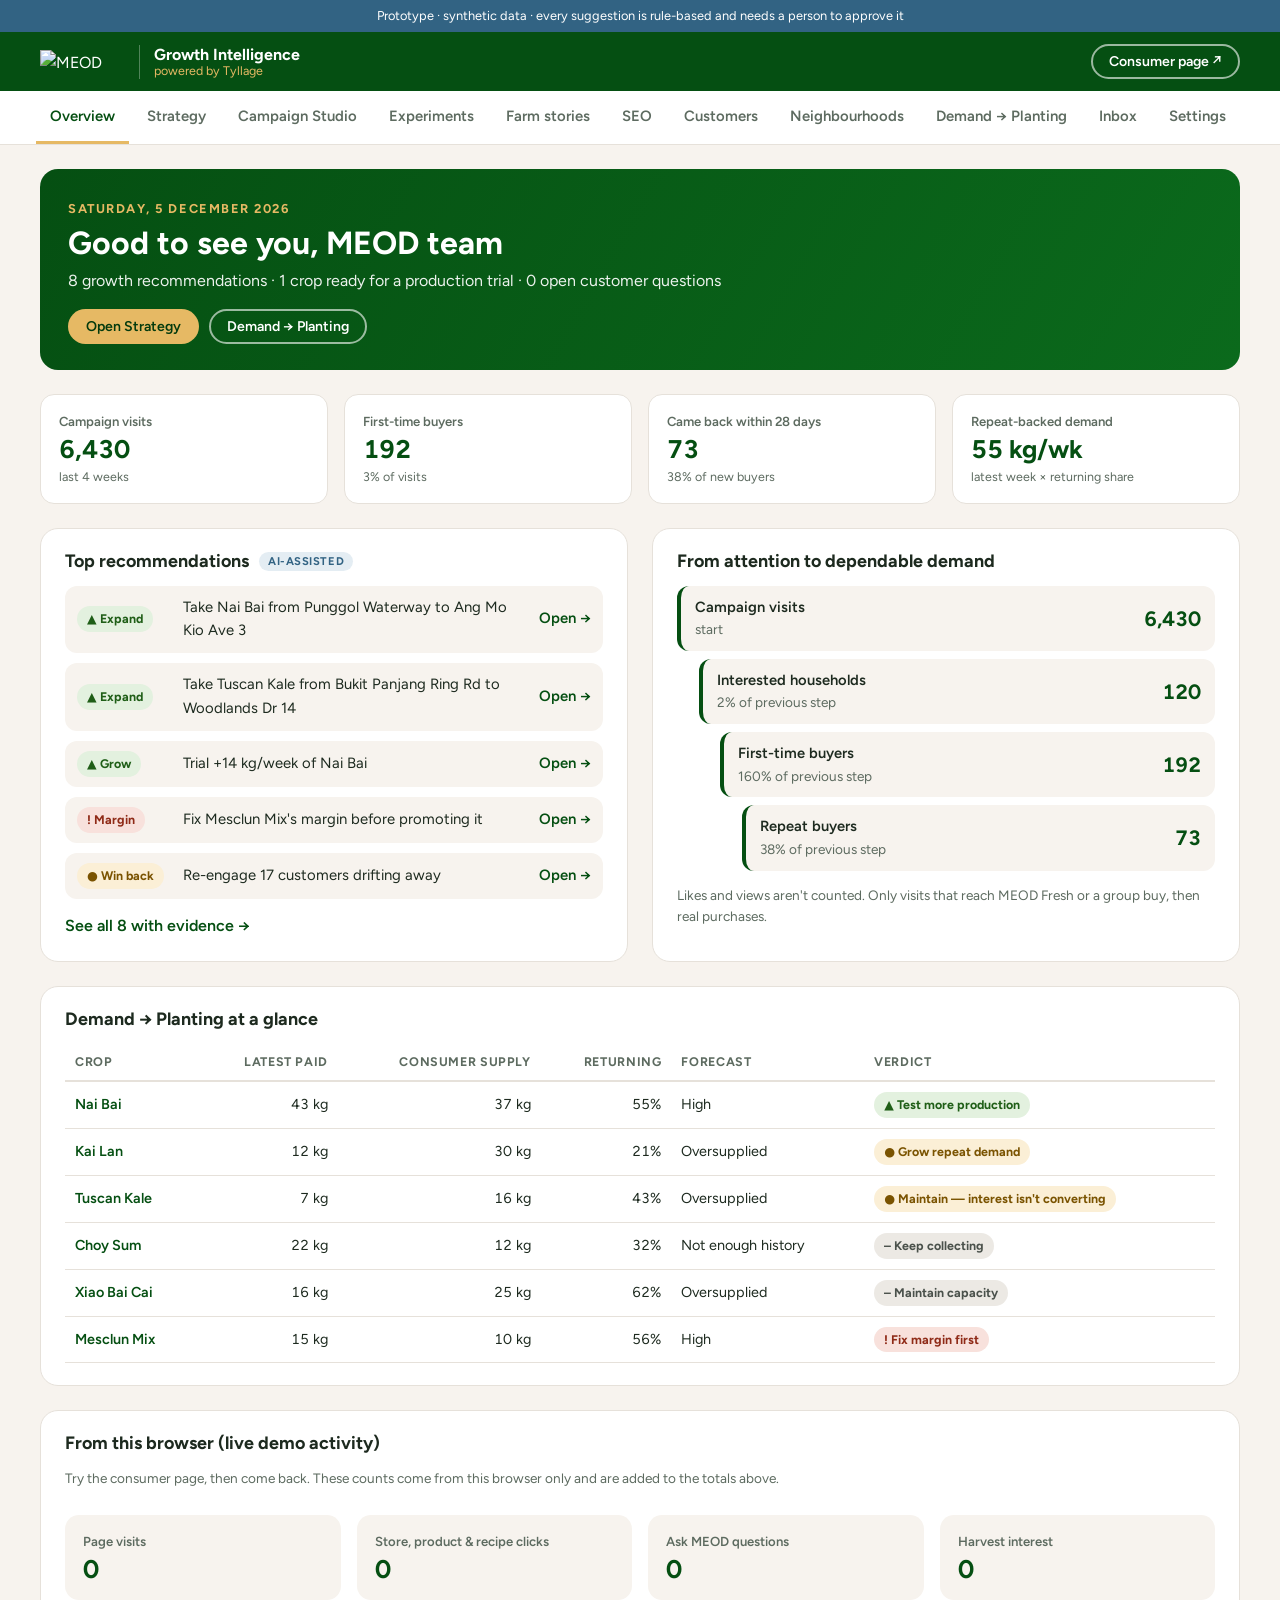
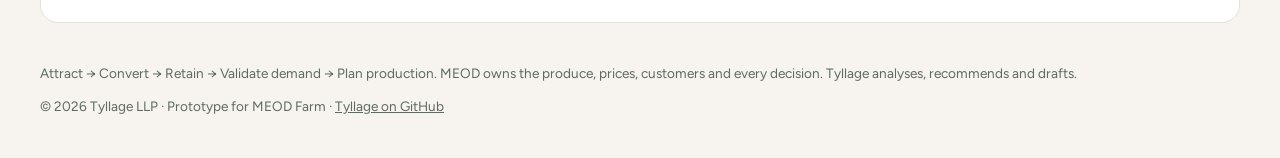
==== growth.html @ af115d6a "Add 10 AI growth features to the prototype Strategy advisor, experiment optimiser with significance " ====
<!doctype html>
<html lang="en">
<head>
  <meta charset="utf-8">
  <meta name="viewport" content="width=device-width, initial-scale=1">
  <title>Growth Intelligence Hub — Tyllage for MEOD | Prototype</title>
  <meta name="description" content="Prototype: Tyllage Growth Intelligence for MEOD. Attract customers, convert them, keep them, validate demand and plan production with confidence.">
  <meta name="robots" content="noindex">
  <link rel="preconnect" href="https://fonts.googleapis.com">
  <link rel="preconnect" href="https://fonts.gstatic.com" crossorigin>
  <link href="https://fonts.googleapis.com/css2?family=Caveat+Brush&family=Figtree:wght@300;400;500;600;700&display=swap" rel="stylesheet">
  <link rel="stylesheet" href="css/style.css">
  <link rel="icon" type="image/png" href="assets/img/favicon.png">
  <meta name="theme-color" content="#054f12">
</head>
<body class="hub">
  <a class="skip-link" href="#view">Skip to content</a>
  <div class="proto-bar" role="note">Prototype · synthetic data · every suggestion is rule-based and needs a person to approve it</div>

  <header class="hub-header">
    <div class="hub-brand">
      <img src="assets/meod-light.svg" alt="MEOD Farm" width="85" height="24">
      <div>
        <strong>Growth Intelligence</strong>
        <span>powered by Tyllage</span>
      </div>
    </div>
    <div class="hub-actions">
      <a class="btn btn-sm btn-outline-light" href="index.html">Consumer page ↗</a>
    </div>
  </header>

  <nav class="hub-tabs" aria-label="Growth Intelligence sections" id="hub-tabs"></nav>

  <main class="hub-main" id="view" tabindex="-1"></main>

  <footer class="hub-footer">
    <p>Attract → Convert → Retain → Validate demand → Plan production. MEOD owns the produce, prices, customers and every decision. Tyllage analyses, recommends and drafts.</p>
    <p>© 2026 Tyllage LLP · Prototype for MEOD Farm · <a href="https://github.com/Tyllage">Tyllage on GitHub</a></p>
  </footer>

  <script src="js/data.js"></script>
  <script src="js/intel.js"></script>
  <script src="js/ui.js"></script>
  <script src="js/growth.js"></script>
</body>
</html>
---- css/style.css ----
/* Tyllage Growth Intelligence for MEOD — consumer page + farm hub.
   Palette sampled from meod.com.sg (same tokens as Tyllage-Vibecode): forest, gold, berry, stony. */
:root {
  --forest: #054f12;
  --forest-dark: #033a0d;
  --leaf: #3f8f2f;
  --gold: #e6b964;
  --gold-dark: #c9993f;
  --berry: #326383;
  --stony: #e2dbd3;
  --cream: #f7f3ee;
  --ink: #1d2a1f;
  --muted: #5d6b60;
  --line: #e6e1da;
  --white: #ffffff;
  --danger: #b3361f;
  --good-bg: #e3f1df; --good-ink: #1f5e17;
  --warn-bg: #fbefd6; --warn-ink: #7a5300;
  --bad-bg: #f8e1dc;  --bad-ink: #8f2a17;
  --neutral-bg: #ece9e4; --neutral-ink: #4a514b;
  --radius: 18px;
  --shadow: 0 10px 30px rgba(5, 79, 18, 0.12);
  --font-script: "Caveat Brush", "Brush Script MT", cursive;
  --font-body: "Figtree", system-ui, -apple-system, "Segoe UI", sans-serif;
  --max: 1200px;
}

* { box-sizing: border-box; }
html { scroll-behavior: smooth; scroll-padding-top: 90px; }
body { margin: 0; font-family: var(--font-body); font-size: 17px; line-height: 1.6; color: var(--ink); background: var(--white); }
img { max-width: 100%; height: auto; display: block; }
a { color: inherit; }
h1, h2, h3 { line-height: 1.15; margin: 0 0 .5em; }
p { margin: 0 0 .8em; }
.script { font-family: var(--font-script); font-weight: 400; }
.container { width: min(var(--max), 100% - 32px); margin-inline: auto; }
.muted { color: var(--muted); }
.small { font-size: .85rem; }
.sr-only { position: absolute; width: 1px; height: 1px; overflow: hidden; clip: rect(0 0 0 0); white-space: nowrap; }
.skip-link { position: absolute; left: -999px; top: 8px; background: var(--gold); padding: 8px 14px; z-index: 100; border-radius: 8px; }
.skip-link:focus { left: 8px; }
:focus-visible { outline: 3px solid var(--gold); outline-offset: 2px; }

.eyebrow { display: inline-block; font-size: .78rem; letter-spacing: .22em; text-transform: uppercase; font-weight: 700; color: var(--gold); }
.eyebrow.dark { color: var(--leaf); }
.lead { font-size: 1.1rem; color: var(--muted); max-width: 62ch; }
.proto-bar { background: var(--berry); color: var(--white); text-align: center; font-size: .8rem; padding: 6px 16px; position: relative; z-index: 60; }

/* Buttons */
.btn { display: inline-flex; align-items: center; justify-content: center; gap: 8px; padding: 11px 24px; border-radius: 999px; font: 600 1rem var(--font-body); text-decoration: none; border: 2px solid transparent; cursor: pointer; transition: transform .15s ease, background .2s ease, color .2s ease; white-space: nowrap; }
.btn:hover { transform: translateY(-1px); }
.btn-sm { padding: 7px 16px; font-size: .88rem; }
.btn-gold { background: var(--gold); color: var(--forest-dark); }
.btn-gold:hover { background: var(--gold-dark); }
.btn-forest { background: var(--forest); color: var(--white); }
.btn-forest:hover { background: var(--forest-dark); }
.btn-ghost { border-color: rgba(255,255,255,.7); color: var(--white); background: rgba(0,0,0,.15); }
.btn-ghost:hover { background: rgba(255,255,255,.15); }
.btn-outline { border-color: var(--forest); color: var(--forest); background: transparent; }
.btn-outline:hover { background: var(--forest); color: var(--white); }
.btn-outline-light { border-color: rgba(255,255,255,.6); color: var(--white); background: transparent; }
.btn-outline-light:hover { background: var(--white); color: var(--forest); }
.btn.danger { border-color: var(--danger); color: var(--danger); }
.btn.danger:hover { background: var(--danger); color: var(--white); }

.card { background: var(--white); border: 1px solid var(--line); border-radius: var(--radius); box-shadow: 0 2px 10px rgba(5,79,18,.05); }

/* Forms */
fieldset { border: 0; padding: 0; margin: 0 0 18px; min-width: 0; }
legend { font-weight: 600; margin-bottom: 8px; padding: 0; }
.chips { display: flex; flex-wrap: wrap; gap: 8px; }
.chip { display: inline-flex; align-items: center; gap: 6px; padding: 7px 14px; border-radius: 999px; border: 1.5px solid var(--line); background: var(--white); cursor: pointer; font-size: .92rem; text-decoration: none; color: var(--ink); }
.chip input { accent-color: var(--forest); margin: 0; }
.chip:has(input:checked), .chip.on { border-color: var(--forest); background: var(--good-bg); color: var(--forest-dark); font-weight: 600; }
.chip:has(input:focus-visible) { outline: 3px solid var(--gold); outline-offset: 2px; }
.field { display: grid; gap: 6px; margin-bottom: 14px; font-weight: 600; font-size: .92rem; }
.field input, .field textarea, .postal-form input, textarea {
  font: 400 1rem var(--font-body); padding: 10px 14px; border: 1.5px solid var(--line); border-radius: 12px; width: 100%; background: var(--white); color: var(--ink);
}
.field input:focus, textarea:focus, .postal-form input:focus { border-color: var(--forest); outline: none; box-shadow: 0 0 0 3px rgba(5,79,18,.15); }
.check { display: flex; gap: 10px; align-items: flex-start; font-size: .92rem; margin-bottom: 12px; }
.check input { margin-top: 5px; accent-color: var(--forest); }
.form-note { font-size: .85rem; color: var(--muted); }
.form-error { color: var(--danger); font-weight: 600; font-size: .92rem; min-height: 1em; margin: 4px 0 8px; }

/* ================= Consumer page ================= */
.site-header { position: sticky; top: 0; z-index: 50; background: transparent; margin-bottom: -76px; transition: background .3s ease, box-shadow .3s ease; }
.site-header.solid, .site-header.menu-open { background: rgba(5,79,18,.97); box-shadow: 0 4px 20px rgba(0,0,0,.15); }
.nav { display: flex; align-items: center; justify-content: space-between; height: 76px; gap: 12px; }
.logo img { height: 30px; width: auto; }
.nav-links { display: flex; gap: 26px; list-style: none; margin: 0; padding: 0; }
.nav-links a { color: var(--white); text-decoration: none; font-size: .96rem; font-weight: 500; opacity: .9; }
.nav-links a:hover { opacity: 1; color: var(--gold); }
.nav-actions { display: flex; gap: 10px; align-items: center; }
.menu-toggle { display: none; background: none; border: 0; color: var(--white); cursor: pointer; padding: 6px; }
.menu-toggle svg { width: 28px; height: 28px; }

.hero { position: relative; min-height: min(88vh, 820px); min-height: min(88svh, 820px); display: flex; align-items: center; color: var(--white); padding: 120px 0 70px; overflow: hidden; }
.hero::before { content: ""; position: absolute; inset: 0; z-index: 1; background: linear-gradient(100deg, rgba(3,40,10,.82) 0%, rgba(3,40,10,.45) 60%, rgba(3,40,10,.25) 100%); }
.hero > * { position: relative; z-index: 2; }
.hero > .hero-bg { position: absolute; inset: 0; z-index: 0; width: 100%; height: 100%; object-fit: cover; }
.hero h1 { font-size: clamp(3.4rem, 10vw, 7.5rem); margin: .15em 0 .15em; }
.hero .badge { background: rgba(0,0,0,.3); padding: 6px 14px; border-radius: 6px; letter-spacing: .14em; }
.hero-lead { font-size: 1.2rem; max-width: 40ch; opacity: .95; margin-bottom: 1.4em; }
.hero-ctas { display: flex; gap: 14px; flex-wrap: wrap; }

.info-strip { background: var(--forest); color: var(--white); padding: 14px 0; font-size: .95rem; }
.info-row { display: flex; flex-wrap: wrap; justify-content: center; gap: 10px 36px; }
.info-row strong { color: var(--gold); margin-right: 6px; }

.site section { padding: 80px 0; }
.site section.tint { background: var(--cream); }
.section-title { font-size: clamp(2.4rem, 6vw, 3.6rem); color: var(--forest); margin-top: .1em; }

.crop-grid { display: grid; grid-template-columns: repeat(auto-fill, minmax(min(100%, 205px), 1fr)); gap: 22px; margin-top: 28px; }
.crop-card { overflow: hidden; display: flex; flex-direction: column; }
.crop-media { position: relative; aspect-ratio: 4 / 3; background: var(--cream); display: grid; place-items: center; }
.crop-media img { width: 100%; height: 100%; object-fit: cover; }
.leaf-art { width: 40%; color: var(--leaf); }
.crop-media .tag { position: absolute; top: 12px; left: 12px; background: var(--forest); color: var(--white); font-size: .78rem; font-weight: 700; padding: 4px 10px; border-radius: 999px; }
.crop-body { padding: 18px 20px 20px; display: flex; flex-direction: column; flex: 1; }
.crop-body h3 { font-size: 1.25rem; color: var(--forest); }
.crop-body .zh { color: var(--muted); font-weight: 500; font-size: .95rem; }
.crop-body p { font-size: .95rem; color: var(--muted); }
.crop-body .avail { color: var(--ink); }
.crop-actions { display: flex; gap: 8px; flex-wrap: wrap; margin-top: auto; }

.cook-layout { display: grid; grid-template-columns: minmax(0, 340px) minmax(0, 1fr); gap: 24px; margin-top: 28px; align-items: start; }
.cook-form { padding: 24px; }
.recipe-list { display: grid; grid-template-columns: repeat(2, minmax(0, 1fr)); gap: 16px; }
.recipe { padding: 20px; display: flex; flex-direction: column; gap: 4px; }
.recipe .btn { align-self: flex-start; margin-top: 8px; }
.recipe-top { display: flex; justify-content: space-between; gap: 10px; align-items: baseline; }
.recipe-top .muted { white-space: nowrap; }
.recipe h3 { font-size: 1.1rem; color: var(--forest); margin: 0; }
.tags { display: flex; flex-wrap: wrap; gap: 6px; }
.mini-tag { display: inline-block; font-size: .75rem; background: var(--cream); color: var(--muted); padding: 2px 10px; border-radius: 999px; }
.mini-tag.warn { background: var(--warn-bg); color: var(--warn-ink); }
.empty, .notice { padding: 20px; }
.notice { background: var(--warn-bg); border-color: #f0dcb0; grid-column: 1 / -1; }

.postal-form { display: flex; gap: 10px; max-width: 520px; margin-top: 24px; }
.postal-form input { flex: 1; min-width: 0; }
.point-list { display: grid; grid-template-columns: repeat(auto-fill, minmax(min(100%, 260px), 1fr)); gap: 16px; margin-top: 8px; }
.point { padding: 20px; }
.point.far { opacity: .75; }
.point-top { display: flex; justify-content: space-between; gap: 10px; align-items: baseline; }
.point h3 { font-size: 1.1rem; color: var(--forest); margin: 0 0 6px; }
.km { font-weight: 700; color: var(--berry); font-size: .9rem; white-space: nowrap; }

.shape-layout { display: grid; grid-template-columns: minmax(0, 1fr) minmax(0, 1fr); gap: 36px; align-items: start; }
.interest-form { padding: 26px; }
.interest-summary { padding: 22px; margin-top: 18px; }
.interest-summary h3 { font-size: 1.05rem; }

.bars, .hbars { list-style: none; margin: 0; padding: 0; display: grid; gap: 10px; }
.bars li, .hbars li { display: grid; grid-template-columns: minmax(90px, 160px) minmax(0, 1fr) auto; gap: 10px; align-items: center; font-size: .9rem; border-radius: 8px; }
.bar-track { height: 12px; background: var(--cream); border-radius: 999px; overflow: hidden; }
.bar-fill { display: block; height: 100%; background: var(--forest); border-radius: 0 4px 4px 0; }
.bar-val { font-variant-numeric: tabular-nums; font-weight: 600; min-width: 3ch; text-align: right; }

.story-grid { display: grid; grid-template-columns: repeat(3, minmax(0, 1fr)); gap: 22px; margin-top: 28px; }
.story { overflow: hidden; }
.story img { width: 100%; aspect-ratio: 4 / 3; object-fit: cover; }
.story-body { padding: 18px 20px; }
.story-body h3 { color: var(--forest); font-size: 1.15rem; }
.story-body p { color: var(--muted); font-size: .95rem; }

.site-footer { background: var(--forest-dark); color: rgba(255,255,255,.85); padding: 40px 0; font-size: .9rem; }
.footer-row { display: grid; gap: 12px; }
.footer-row a { color: var(--gold); }
.muted-light { color: rgba(255,255,255,.6); }

.toast { position: fixed; left: 50%; bottom: 24px; transform: translate(-50%, 20px); background: var(--ink); color: var(--white); padding: 12px 20px; border-radius: 12px; font-size: .92rem; opacity: 0; pointer-events: none; transition: opacity .2s ease, transform .2s ease; z-index: 200; max-width: calc(100% - 32px); }
.toast.show { opacity: 1; transform: translate(-50%, 0); }

@media (max-width: 960px) {
  .menu-toggle { display: inline-flex; }
  .nav-links { display: none; position: absolute; top: 76px; left: 0; right: 0; flex-direction: column; gap: 0; background: var(--forest); padding: 8px 16px 16px; }
  .nav-links.open { display: flex; }
  .nav-links a { display: block; padding: 12px 0; border-bottom: 1px solid rgba(255,255,255,.1); }
}
@media (max-width: 860px) {
  .cook-layout, .shape-layout { grid-template-columns: minmax(0, 1fr); }
  .story-grid { grid-template-columns: minmax(0, 1fr); }
  .recipe-list { grid-template-columns: minmax(0, 1fr); }
  .site section { padding: 60px 0; }
}
@media (max-width: 520px) {
  .nav-actions .btn-outline-light { display: none; }
  .logo img { height: 24px; }
  .hero-ctas .btn { flex: 1 1 auto; }
  .postal-form { flex-direction: column; }
  .info-row { flex-direction: column; align-items: center; gap: 4px; }
}

/* ================= Farm hub ================= */
.hub { background: var(--cream); font-size: 16px; }
.hub-header { background: var(--forest); color: var(--white); display: flex; justify-content: space-between; align-items: center; gap: 12px; padding: 12px max(16px, calc((100% - var(--max)) / 2)); }
.hub-brand { display: flex; align-items: center; gap: 14px; }
.hub-brand img { height: 24px; width: auto; }
.hub-brand div { display: grid; line-height: 1.2; border-left: 1px solid rgba(255,255,255,.3); padding-left: 14px; }
.hub-brand strong { font-size: 1rem; }
.hub-brand span { font-size: .78rem; color: var(--gold); }
.hub-tabs { position: sticky; top: 0; z-index: 40; background: var(--white); border-bottom: 1px solid var(--line); display: flex; gap: 4px; overflow-x: auto; padding: 0 max(16px, calc((100% - var(--max)) / 2)); scrollbar-width: thin; }
.hub-tabs a { padding: 14px 14px 12px; text-decoration: none; color: var(--muted); font-weight: 600; font-size: .93rem; border-bottom: 3px solid transparent; white-space: nowrap; }
.hub-tabs a:hover { color: var(--forest); }
.hub-tabs a.on { color: var(--forest); border-color: var(--gold); }
.hub-main { width: min(var(--max), 100% - 32px); margin: 24px auto 40px; display: grid; gap: 24px; }
.hub-main:focus { outline: none; }
.hub-footer { width: min(var(--max), 100% - 32px); margin: 0 auto 40px; color: var(--muted); font-size: .85rem; }

.band { background: linear-gradient(120deg, var(--forest) 0%, #0b6a1c 100%); color: var(--white); border-radius: var(--radius); padding: 26px 28px; }
.band h1 { font-size: clamp(1.5rem, 3vw, 2rem); margin: 4px 0 6px; }
.band p { opacity: .92; margin: 0; max-width: 70ch; }
.band-date { font-size: .8rem; letter-spacing: .12em; text-transform: uppercase; color: var(--gold); font-weight: 700; }
.band-actions { display: flex; gap: 10px; flex-wrap: wrap; margin-top: 16px; }

.kpis { display: grid; grid-template-columns: repeat(4, minmax(0, 1fr)); gap: 16px; }
.kpi { background: var(--white); border: 1px solid var(--line); border-radius: 14px; padding: 16px 18px; display: grid; gap: 2px; align-content: start; }
.panel .kpi { background: var(--cream); border: 0; }
.kpi-label { font-size: .82rem; color: var(--muted); font-weight: 600; }
.kpi strong { font-size: 1.6rem; color: var(--forest); font-variant-numeric: tabular-nums; line-height: 1.2; }
.kpi-sub { font-size: .78rem; color: var(--muted); }

.panel { background: var(--white); border: 1px solid var(--line); border-radius: var(--radius); padding: 22px 24px; min-width: 0; display: grid; gap: 14px; align-content: start; }
.panel-title { font-size: 1.12rem; color: var(--ink); margin: 0; }
.ai-title { display: inline-flex; flex-wrap: wrap; align-items: center; gap: 10px; }
.ai-pill { font-size: .7rem; font-weight: 700; letter-spacing: .05em; text-transform: uppercase; padding: 3px 9px; border-radius: 999px; background: #e4edf3; color: var(--berry); }
.grid-2 { display: grid; grid-template-columns: repeat(2, minmax(0, 1fr)); gap: 24px; }
.grid-2.tight { gap: 20px; }
.stack { display: grid; }
.small-title { font-size: .95rem; margin-bottom: 8px; }

.pill { display: inline-block; font-size: .78rem; font-weight: 700; padding: 3px 10px; border-radius: 999px; white-space: nowrap; }
.pill.good { background: var(--good-bg); color: var(--good-ink); }
.pill.warn { background: var(--warn-bg); color: var(--warn-ink); }
.pill.bad { background: var(--bad-bg); color: var(--bad-ink); }
.pill.neutral { background: var(--neutral-bg); color: var(--neutral-ink); }
.pill.good::before { content: "▲ "; } .pill.warn::before { content: "● "; } .pill.bad::before { content: "! "; } .pill.neutral::before { content: "– "; }

.link { color: var(--forest); font-weight: 600; text-decoration: none; white-space: nowrap; }
.link:hover { text-decoration: underline; }

.actions { list-style: none; margin: 0; padding: 0; display: grid; gap: 10px; }
.actions li { display: grid; grid-template-columns: 96px minmax(0, 1fr) auto; gap: 10px; align-items: center; padding: 10px 12px; background: var(--cream); border-radius: 12px; font-size: .93rem; }
.actions .pill { justify-self: start; }

.table-wrap { overflow-x: auto; }
.data-table { width: 100%; border-collapse: collapse; font-size: .9rem; }
.data-table th { text-align: left; font-size: .78rem; text-transform: uppercase; letter-spacing: .05em; color: var(--muted); padding: 8px 10px; border-bottom: 2px solid var(--line); white-space: nowrap; }
.data-table td { padding: 10px; border-bottom: 1px solid var(--line); vertical-align: middle; }
.data-table .num { text-align: right; font-variant-numeric: tabular-nums; white-space: nowrap; }
.data-table tbody tr:hover { background: #fbf9f6; }
.data-table.compact td, .data-table.compact th { padding: 7px 10px; }
.btn-pair { display: inline-flex; gap: 6px; }

.why { background: var(--cream); border-radius: 12px; padding: 10px 14px; font-size: .9rem; }
.why summary { cursor: pointer; font-weight: 600; color: var(--forest); }
.why ol { margin: 10px 0 6px; padding-left: 20px; display: grid; gap: 4px; }

.facts { display: grid; grid-template-columns: 150px minmax(0, 1fr); gap: 8px 16px; margin: 0; font-size: .95rem; }
.facts dt { color: var(--muted); font-weight: 600; }
.facts dd { margin: 0; }
.link-row { display: flex; gap: 10px; align-items: center; flex-wrap: wrap; }
.utm { flex: 1; min-width: 0; overflow-wrap: anywhere; background: var(--cream); padding: 8px 12px; border-radius: 10px; font-size: .82rem; }

.drafts { display: grid; grid-template-columns: repeat(3, minmax(0, 1fr)); gap: 16px; }
.draft { display: grid; gap: 8px; align-content: start; }
.draft h3 { font-size: .95rem; margin: 0; }
.draft textarea { font-size: .88rem; resize: vertical; }
.draft .btn { justify-self: start; }
.checks { list-style: none; margin: 0; padding: 0; display: grid; gap: 3px; font-size: .82rem; }
.checks .ok { color: var(--good-ink); }
.checks .no { color: var(--bad-ink); font-weight: 600; }
.approve-row { display: flex; gap: 12px; align-items: center; flex-wrap: wrap; }
.verdict-line { font-size: .93rem; }
.verdict { display: grid; gap: 6px; justify-items: start; }
.verdict p { margin: 0; }

.utm-form { display: grid; grid-template-columns: repeat(3, minmax(0, 1fr)); gap: 10px; }
.utm-form .field { margin: 0; }

.seg-list { list-style: none; margin: 0; padding: 0; display: grid; gap: 10px; }
.seg-list li { display: grid; gap: 2px; padding: 10px 12px; background: var(--cream); border-radius: 12px; font-size: .93rem; }

.rules-form { display: grid; grid-template-columns: repeat(2, minmax(0, 1fr)); gap: 4px 24px; }
.rules-form .approve-row { grid-column: 1 / -1; }

/* Charts: one hue, recessive grid, dashed reference line, hover on every mark */
.chart { width: 100%; height: auto; display: block; overflow: visible; }
.chart .grid { stroke: var(--line); stroke-width: 1; }
.chart .axis { fill: var(--muted); font-size: 11px; font-family: var(--font-body); }
.chart .bar { fill: var(--forest); }
.chart .hit { cursor: default; outline: none; }
.chart .hit:hover .bar, .chart .hit:focus .bar { fill: var(--leaf); }
.chart .ref { stroke: var(--ink); stroke-width: 1.5; stroke-dasharray: 5 4; }
.chart .ref-label { fill: var(--ink); font-size: 11px; font-weight: 700; font-family: var(--font-body); paint-order: stroke; stroke: var(--white); stroke-width: 4px; }
.hbars li:hover .bar-fill, .hbars li:focus .bar-fill { background: var(--leaf); }
.hbars li:focus { outline: 2px solid var(--gold); outline-offset: 2px; }
.spark { width: 90px; height: 26px; }
.spark-line { fill: none; stroke: var(--forest); stroke-width: 2; stroke-linejoin: round; stroke-linecap: round; }
.spark-dot { fill: var(--forest); stroke: var(--white); stroke-width: 2; }
.chart-tip { position: fixed; z-index: 300; background: var(--ink); color: var(--white); font-size: .82rem; padding: 6px 10px; border-radius: 8px; pointer-events: none; max-width: 260px; }

@media (max-width: 1000px) {
  .drafts { grid-template-columns: minmax(0, 1fr); }
}
@media (max-width: 860px) {
  .grid-2, .rules-form { grid-template-columns: minmax(0, 1fr); }
  .kpis { grid-template-columns: repeat(2, minmax(0, 1fr)); }
  .utm-form { grid-template-columns: minmax(0, 1fr); }
}
@media (max-width: 640px) {
  .hub-header .btn { padding: 6px 12px; }
  .panel { padding: 18px 16px; }
  .band { padding: 22px 18px; }
  .facts { grid-template-columns: minmax(0, 1fr); gap: 2px; }
  .facts dd { margin-bottom: 8px; }
  .actions li { grid-template-columns: minmax(0, 1fr) auto; }
  .actions li > span:nth-child(2) { grid-column: 1 / -1; grid-row: 2; }
  /* Tables become labelled cards */
  .data-table thead { display: none; }
  .data-table, .data-table tbody, .data-table tr, .data-table td { display: block; width: 100%; }
  .data-table tr { border: 1px solid var(--line); border-radius: 12px; padding: 6px 12px; margin-bottom: 10px; }
  .data-table td { border: 0; padding: 6px 0; display: grid; grid-template-columns: 120px minmax(0, 1fr); gap: 10px; text-align: left; }
  .data-table td.num { text-align: left; white-space: normal; }
  .data-table td::before { content: attr(data-label); color: var(--muted); font-size: .78rem; font-weight: 700; text-transform: uppercase; letter-spacing: .04em; }
  .data-table td[data-label=""]::before { content: none; }
  .data-table td[data-label=""] { grid-template-columns: minmax(0, 1fr); }
}
@media (max-width: 480px) {
  .kpis { gap: 10px; }
  .kpi { padding: 12px; }
  .kpi strong { font-size: 1.3rem; }
  .hub-brand div { display: none; }
}
@media (prefers-reduced-motion: reduce) {
  html { scroll-behavior: auto; }
  .btn, .toast { transition: none; }
}

/* Funnel steps (stages differ by orders of magnitude, so numbers + step rates instead of bars) */
.funnel { list-style: none; margin: 0; padding: 0; display: grid; gap: 8px; }
.funnel li { display: grid; grid-template-columns: minmax(0, 1fr) auto; gap: 0 12px; padding: 10px 14px; background: var(--cream); border-radius: 12px; border-left: 4px solid var(--forest); }
.funnel li:nth-child(2) { margin-left: 4%; } .funnel li:nth-child(3) { margin-left: 8%; } .funnel li:nth-child(4) { margin-left: 12%; }
.funnel-label { font-weight: 600; font-size: .92rem; }
.funnel strong { grid-row: span 2; align-self: center; font-size: 1.3rem; color: var(--forest); font-variant-numeric: tabular-nums; }

/* ---------- Ask MEOD assistant (consumer page) ---------- */
.chat-fab { position: fixed; right: 20px; bottom: 20px; z-index: 80; display: inline-flex; align-items: center; gap: 8px; background: var(--forest); color: var(--white); border: 0; border-radius: 999px; padding: 12px 18px; font: 600 .95rem var(--font-body); cursor: pointer; box-shadow: 0 8px 24px rgba(0,0,0,.2); }
.chat-fab svg { width: 22px; height: 22px; }
.chat-fab:hover { background: var(--forest-dark); }
.chat { position: fixed; right: 20px; bottom: 20px; z-index: 90; width: min(380px, calc(100% - 24px)); max-height: min(620px, calc(100vh - 40px)); display: flex; flex-direction: column; background: var(--white); border-radius: var(--radius); box-shadow: 0 20px 50px rgba(0,0,0,.25); overflow: hidden; }
.chat[hidden] { display: none; }
.chat-head { background: var(--forest); color: var(--white); padding: 14px 16px; display: flex; justify-content: space-between; align-items: center; gap: 10px; }
.chat-head div { display: grid; line-height: 1.3; }
.chat-head span { font-size: .75rem; color: var(--gold); }
.chat-close { background: none; border: 0; color: var(--white); font-size: 1.6rem; line-height: 1; cursor: pointer; padding: 0 4px; }
.chat-log { flex: 1; overflow-y: auto; padding: 14px; display: grid; gap: 10px; align-content: start; background: var(--cream); min-height: 180px; }
.msg { max-width: 88%; padding: 10px 12px; border-radius: 14px; font-size: .92rem; display: grid; gap: 6px; }
.msg p { margin: 0; }
.msg.me { justify-self: end; background: var(--forest); color: var(--white); border-bottom-right-radius: 4px; }
.msg.bot { justify-self: start; background: var(--white); border: 1px solid var(--line); border-bottom-left-radius: 4px; }
.msg .btn { justify-self: start; }
.msg .src { font-size: .75rem; color: var(--muted); }
.chat-suggest { display: flex; gap: 6px; overflow-x: auto; padding: 8px 12px; border-top: 1px solid var(--line); scrollbar-width: thin; }
.chat-suggest .chip { white-space: nowrap; font-size: .8rem; padding: 5px 10px; }
.chat-form { display: flex; gap: 8px; padding: 10px 12px 4px; }
.chat-form input { flex: 1; min-width: 0; font: 400 .95rem var(--font-body); padding: 9px 12px; border: 1.5px solid var(--line); border-radius: 999px; }
.chat-form input:focus { border-color: var(--forest); outline: none; }
.chat-note { font-size: .72rem; color: var(--muted); padding: 0 14px 10px; margin: 0; }
@media (max-width: 520px) {
  .chat { right: 12px; bottom: 12px; }
  .chat-fab { right: 12px; bottom: 12px; }
}

/* ---------- Try something new (consumer page) ---------- */
.foryou { margin-top: 24px; padding: 22px 24px; display: grid; grid-template-columns: minmax(0, 1fr) minmax(0, 1.4fr); gap: 24px; align-items: start; }
.foryou h3 { color: var(--forest); font-size: 1.2rem; }
.foryou-out { display: grid; grid-template-columns: repeat(2, minmax(0, 1fr)); gap: 14px; }
.foryou-out > p { grid-column: 1 / -1; }
.rec { background: var(--cream); border-radius: 14px; padding: 16px; display: grid; gap: 4px; align-content: start; }
.rec h4 { margin: 0; color: var(--forest); font-size: 1.05rem; }
.rec p { font-size: .9rem; margin: 0; }
.rec .btn { justify-self: start; margin-top: 6px; }
@media (max-width: 860px) {
  .foryou { grid-template-columns: minmax(0, 1fr); }
}
@media (max-width: 520px) {
  .foryou-out { grid-template-columns: minmax(0, 1fr); }
}

/* ---------- Hub additions ---------- */
.how { font-size: .82rem; color: var(--muted); background: #eef3f6; border-left: 3px solid var(--berry); border-radius: 0 10px 10px 0; padding: 8px 12px; margin: 0; }
.how strong { color: var(--berry); }
.rec-card { gap: 10px; }
.rec-top { display: flex; align-items: center; gap: 10px; flex-wrap: wrap; }
.rec-top .panel-title { flex: 1 1 260px; }
.rank { font-weight: 700; color: var(--muted); font-variant-numeric: tabular-nums; }
.rec-meta { display: flex; gap: 8px 24px; flex-wrap: wrap; font-size: .9rem; }
.why ul { margin: 10px 0 4px; padding-left: 20px; display: grid; gap: 4px; }
.angle-row { display: flex; gap: 10px; align-items: center; flex-wrap: wrap; }
button.chip { font: inherit; font-size: .92rem; }
.drafts { grid-template-columns: repeat(4, minmax(0, 1fr)); }
.drafts.three { grid-template-columns: repeat(3, minmax(0, 1fr)); }
.planner fieldset { margin-bottom: 10px; }
.field select { font: 400 1rem var(--font-body); padding: 10px 12px; border: 1.5px solid var(--line); border-radius: 12px; background: var(--white); color: var(--ink); max-width: 100%; }
.log-grid { display: grid; grid-template-columns: repeat(auto-fill, minmax(min(100%, 240px), 1fr)); gap: 12px; }
.log-card { display: flex; gap: 12px; align-items: center; text-align: left; padding: 10px; border: 1.5px solid var(--line); border-radius: 14px; background: var(--white); cursor: pointer; font: inherit; color: var(--ink); }
.log-card img { width: 72px; height: 56px; object-fit: cover; border-radius: 8px; flex: none; }
.log-card.on { border-color: var(--forest); background: var(--good-bg); }
.log-body { display: grid; gap: 2px; min-width: 0; }
.verify { list-style: none; margin: 0; padding: 0; display: grid; gap: 8px; }
.verify .check { margin: 0; padding: 10px 12px; background: var(--cream); border-radius: 12px; }
.btn:disabled { opacity: .45; cursor: not-allowed; transform: none; }
.cluster summary { cursor: pointer; font-weight: 600; }
.cluster ul { margin: 6px 0 0; padding-left: 18px; font-size: .82rem; color: var(--muted); }
.page-draft { border: 1px dashed var(--line); border-radius: 14px; padding: 16px 18px; display: grid; gap: 6px; }
.page-draft h3 { font-size: 1.05rem; margin: 8px 0 0; }
.page-draft h4 { font-size: .95rem; margin: 6px 0 0; }
.page-draft p, .page-draft ul { margin: 0; font-size: .92rem; }
.page-draft ul { padding-left: 18px; }
.serp-title { color: #1a0dab; font-size: 1.05rem; }
.serp-desc { color: var(--muted); }
.type-grid { display: grid; grid-template-columns: repeat(auto-fill, minmax(min(100%, 200px), 1fr)); gap: 12px; }
.type-card { background: var(--cream); border-radius: 12px; padding: 12px 14px; display: grid; gap: 4px; align-content: start; }
.type-card p { margin: 0; font-size: .88rem; }
.type-card .pill { justify-self: start; }
.chart .bar-fc { fill: var(--forest); opacity: .28; }
.chart .whisker { stroke: var(--forest); stroke-width: 2; }
.chart .hit:hover .bar-fc, .chart .hit:focus .bar-fc { opacity: .45; }
@media (max-width: 1100px) {
  .drafts, .drafts.three { grid-template-columns: repeat(2, minmax(0, 1fr)); }
}
@media (max-width: 700px) {
  .drafts, .drafts.three { grid-template-columns: minmax(0, 1fr); }
}
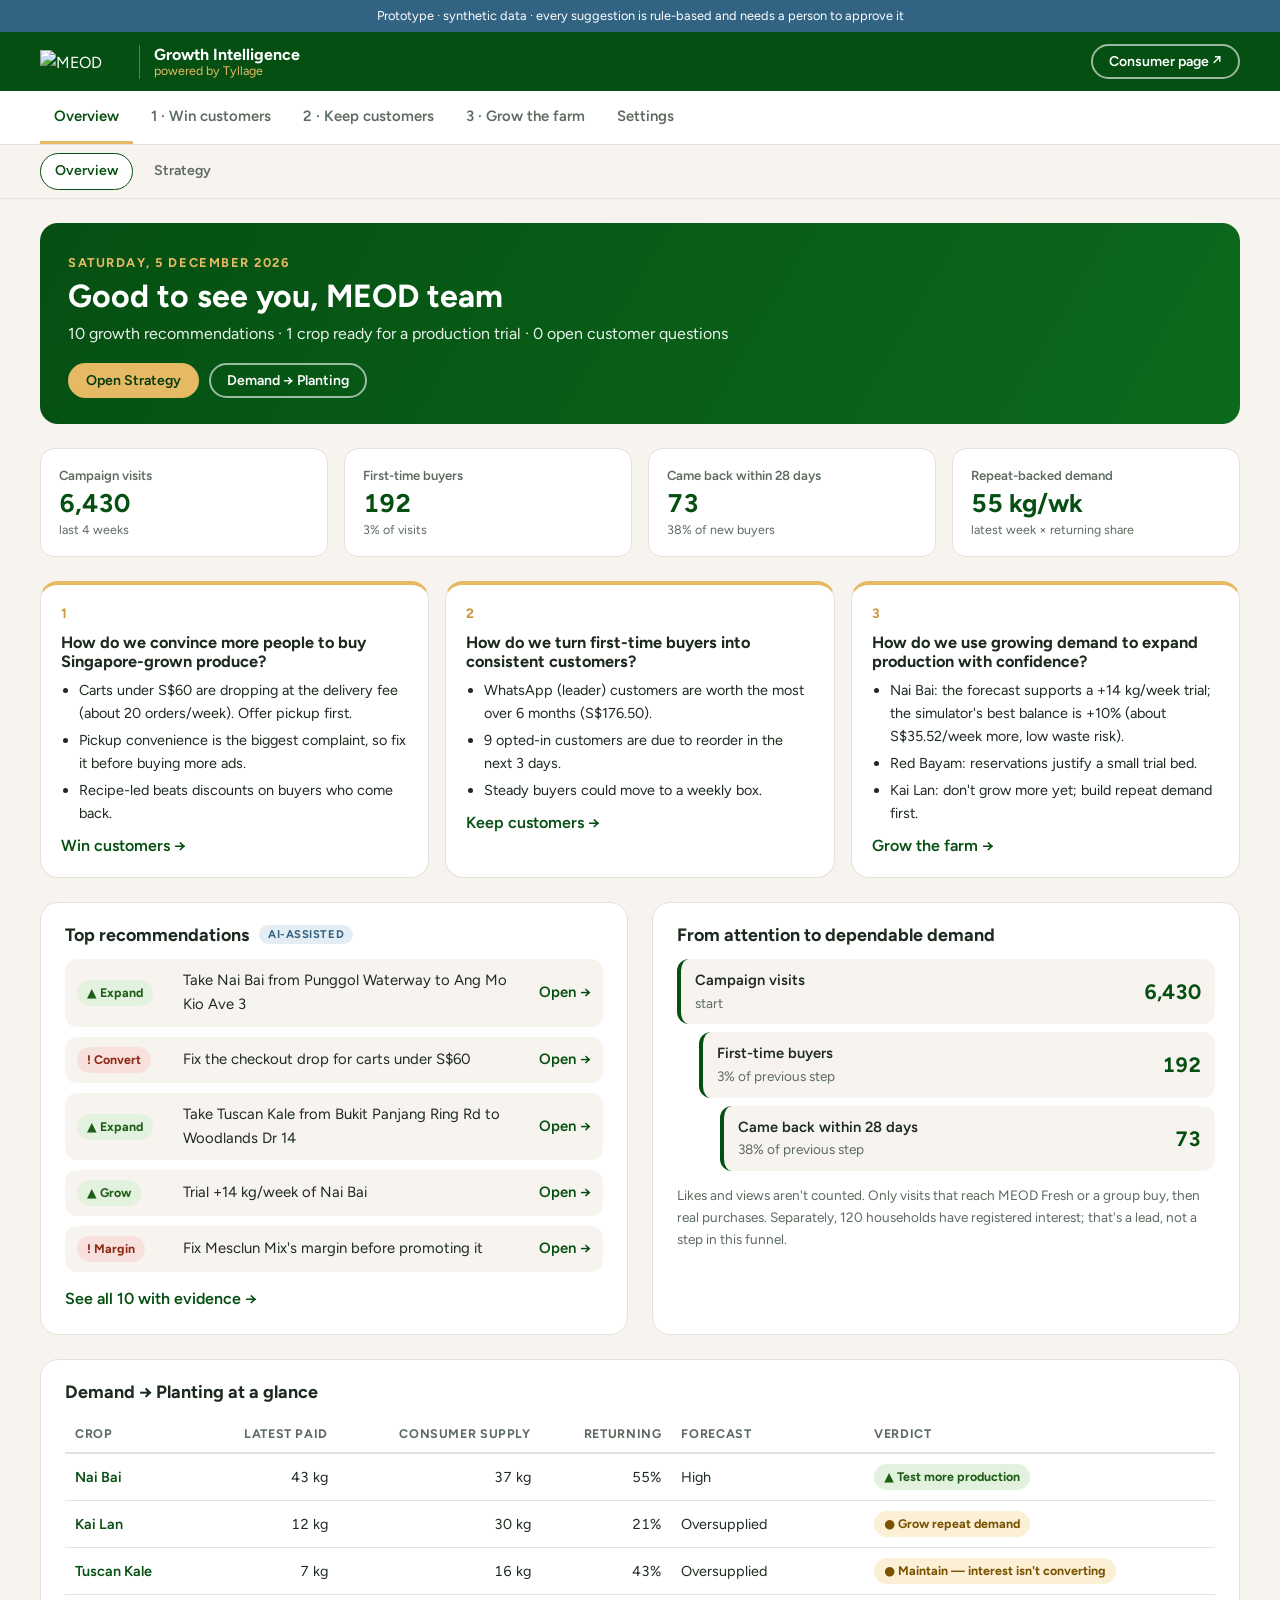
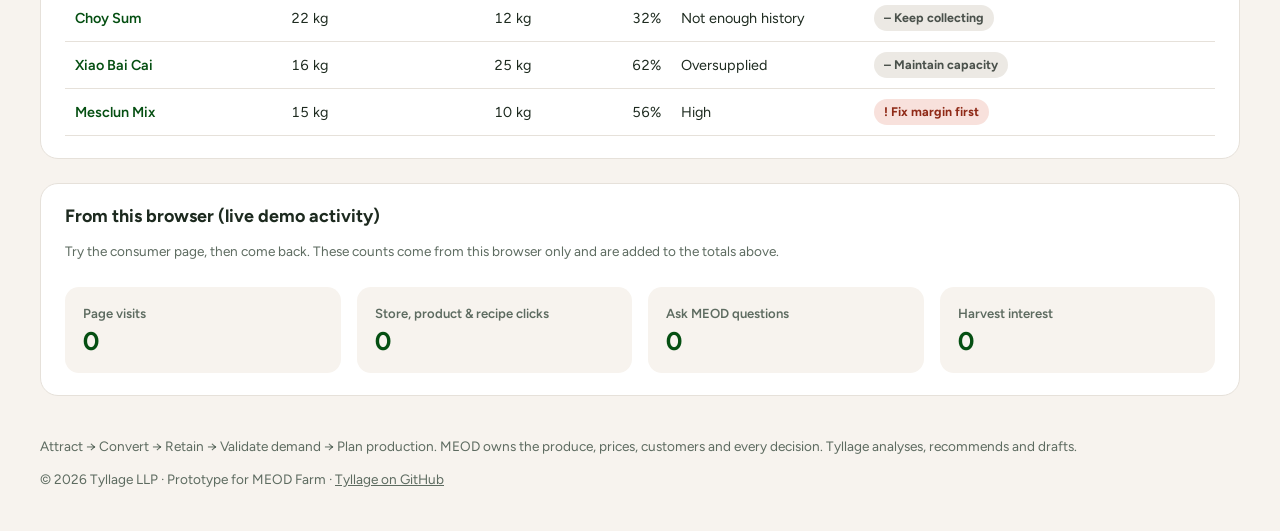
==== commit 701153c3: "Add 12 more AI features, Smart Savings and grouped hub navigation Customer journey analyst, neighbou" ====
--- a/growth.html
+++ b/growth.html
@@ -30,7 +30,10 @@
     </div>
   </header>
 
-  <nav class="hub-tabs" aria-label="Growth Intelligence sections" id="hub-tabs"></nav>
+  <div class="hub-nav">
+    <nav class="hub-tabs" aria-label="Growth Intelligence sections" id="hub-tabs"></nav>
+    <nav class="hub-subtabs" aria-label="Pages in this section" id="hub-subtabs"></nav>
+  </div>
 
   <main class="hub-main" id="view" tabindex="-1"></main>
 
@@ -41,6 +44,7 @@
 
   <script src="js/data.js"></script>
   <script src="js/intel.js"></script>
+  <script src="js/insights.js"></script>
   <script src="js/ui.js"></script>
   <script src="js/growth.js"></script>
 </body>
--- a/css/style.css
+++ b/css/style.css
@@ -174,7 +174,7 @@
 .toast { position: fixed; left: 50%; bottom: 24px; transform: translate(-50%, 20px); background: var(--ink); color: var(--white); padding: 12px 20px; border-radius: 12px; font-size: .92rem; opacity: 0; pointer-events: none; transition: opacity .2s ease, transform .2s ease; z-index: 200; max-width: calc(100% - 32px); }
 .toast.show { opacity: 1; transform: translate(-50%, 0); }
 
-@media (max-width: 960px) {
+@media (max-width: 1100px) {
   .menu-toggle { display: inline-flex; }
   .nav-links { display: none; position: absolute; top: 76px; left: 0; right: 0; flex-direction: column; gap: 0; background: var(--forest); padding: 8px 16px 16px; }
   .nav-links.open { display: flex; }
@@ -436,3 +436,54 @@
 @media (max-width: 700px) {
   .drafts, .drafts.three { grid-template-columns: minmax(0, 1fr); }
 }
+
+/* ---------- Fresh deals + coming next (consumer page) ---------- */
+.deals-layout { display: grid; grid-template-columns: minmax(0, 340px) minmax(0, 1fr); gap: 24px; margin-top: 28px; align-items: start; }
+.basket-form, .basket { padding: 22px 24px; }
+.basket h3, .survey h3 { color: var(--forest); font-size: 1.2rem; }
+.basket-lines { list-style: none; margin: 0 0 12px; padding: 0; display: grid; gap: 8px; }
+.basket-lines li { display: flex; justify-content: space-between; gap: 12px; padding-bottom: 8px; border-bottom: 1px dashed var(--line); font-size: .95rem; }
+.basket-lines li > span:last-child { font-variant-numeric: tabular-nums; white-space: nowrap; }
+.basket-sum { display: grid; grid-template-columns: 1fr auto; gap: 4px 12px; margin: 0 0 12px; font-size: .95rem; }
+.basket-sum dd { margin: 0; text-align: right; font-variant-numeric: tabular-nums; }
+.basket-sum .total { font-weight: 700; font-size: 1.05rem; color: var(--forest); padding-top: 6px; border-top: 1px solid var(--line); }
+.nudge { background: var(--warn-bg); color: var(--warn-ink); padding: 8px 12px; border-radius: 10px; font-size: .9rem; }
+.nudge.good { background: var(--good-bg); color: var(--good-ink); }
+.sub-title { color: var(--forest); font-size: 1.2rem; margin: 32px 0 12px; }
+.bundle-grid { display: grid; grid-template-columns: repeat(auto-fill, minmax(min(100%, 240px), 1fr)); gap: 16px; }
+.bundle { padding: 18px 20px; display: grid; gap: 4px; align-content: start; }
+.bundle h4 { margin: 0; color: var(--forest); font-size: 1.05rem; }
+.bundle p { margin: 0; font-size: .92rem; }
+.bundle .price { font-size: 1.2rem; color: var(--forest); }
+.bundle .btn { justify-self: start; margin-top: 8px; }
+.offer-row { display: grid; grid-template-columns: repeat(2, minmax(0, 1fr)); gap: 16px; margin: 16px 0; }
+.offer { background: var(--white); border: 1px dashed var(--gold-dark); border-radius: 14px; padding: 14px 16px; font-size: .92rem; }
+.survey { padding: 22px 24px; margin: 8px 0 12px; }
+.survey fieldset { margin-bottom: 14px; }
+.survey legend { font-weight: 600; font-size: .95rem; }
+.newcrop-grid { display: grid; grid-template-columns: repeat(auto-fill, minmax(min(100%, 260px), 1fr)); gap: 20px; margin-top: 28px; }
+.newcrop { overflow: hidden; display: flex; flex-direction: column; }
+.crop-media.small { aspect-ratio: 16 / 7; }
+.crop-media.small .leaf-art { width: 22%; }
+@media (max-width: 860px) {
+  .deals-layout, .offer-row { grid-template-columns: minmax(0, 1fr); }
+}
+
+/* ---------- Hub: grouped navigation and three questions ---------- */
+.hub-nav { position: sticky; top: 0; z-index: 40; background: var(--white); border-bottom: 1px solid var(--line); }
+.hub-nav .hub-tabs { position: static; border-bottom: 0; }
+.hub-subtabs { display: flex; gap: 6px; overflow-x: auto; padding: 8px max(16px, calc((100% - var(--max)) / 2)); background: var(--cream); border-top: 1px solid var(--line); scrollbar-width: thin; }
+.hub-subtabs[hidden] { display: none; }
+.hub-subtabs a { padding: 6px 14px; border-radius: 999px; text-decoration: none; color: var(--muted); font-weight: 600; font-size: .88rem; white-space: nowrap; border: 1.5px solid transparent; }
+.hub-subtabs a:hover { color: var(--forest); }
+.hub-subtabs a.on { background: var(--white); color: var(--forest); border-color: var(--forest); }
+.q-grid { display: grid; grid-template-columns: repeat(3, minmax(0, 1fr)); gap: 16px; }
+.q-card { background: var(--white); border: 1px solid var(--line); border-top: 4px solid var(--gold); border-radius: var(--radius); padding: 18px 20px; display: grid; gap: 8px; align-content: start; }
+.q-num { font-weight: 700; color: var(--gold-dark); font-size: .85rem; letter-spacing: .1em; }
+.q-card h2 { font-size: 1.02rem; margin: 0; }
+.q-card ul { margin: 0; padding-left: 18px; font-size: .9rem; display: grid; gap: 4px; }
+.q-card .link { justify-self: start; }
+.small-list { margin: 4px 0 0; padding-left: 18px; font-size: .82rem; display: grid; gap: 2px; }
+@media (max-width: 960px) {
+  .q-grid { grid-template-columns: minmax(0, 1fr); }
+}
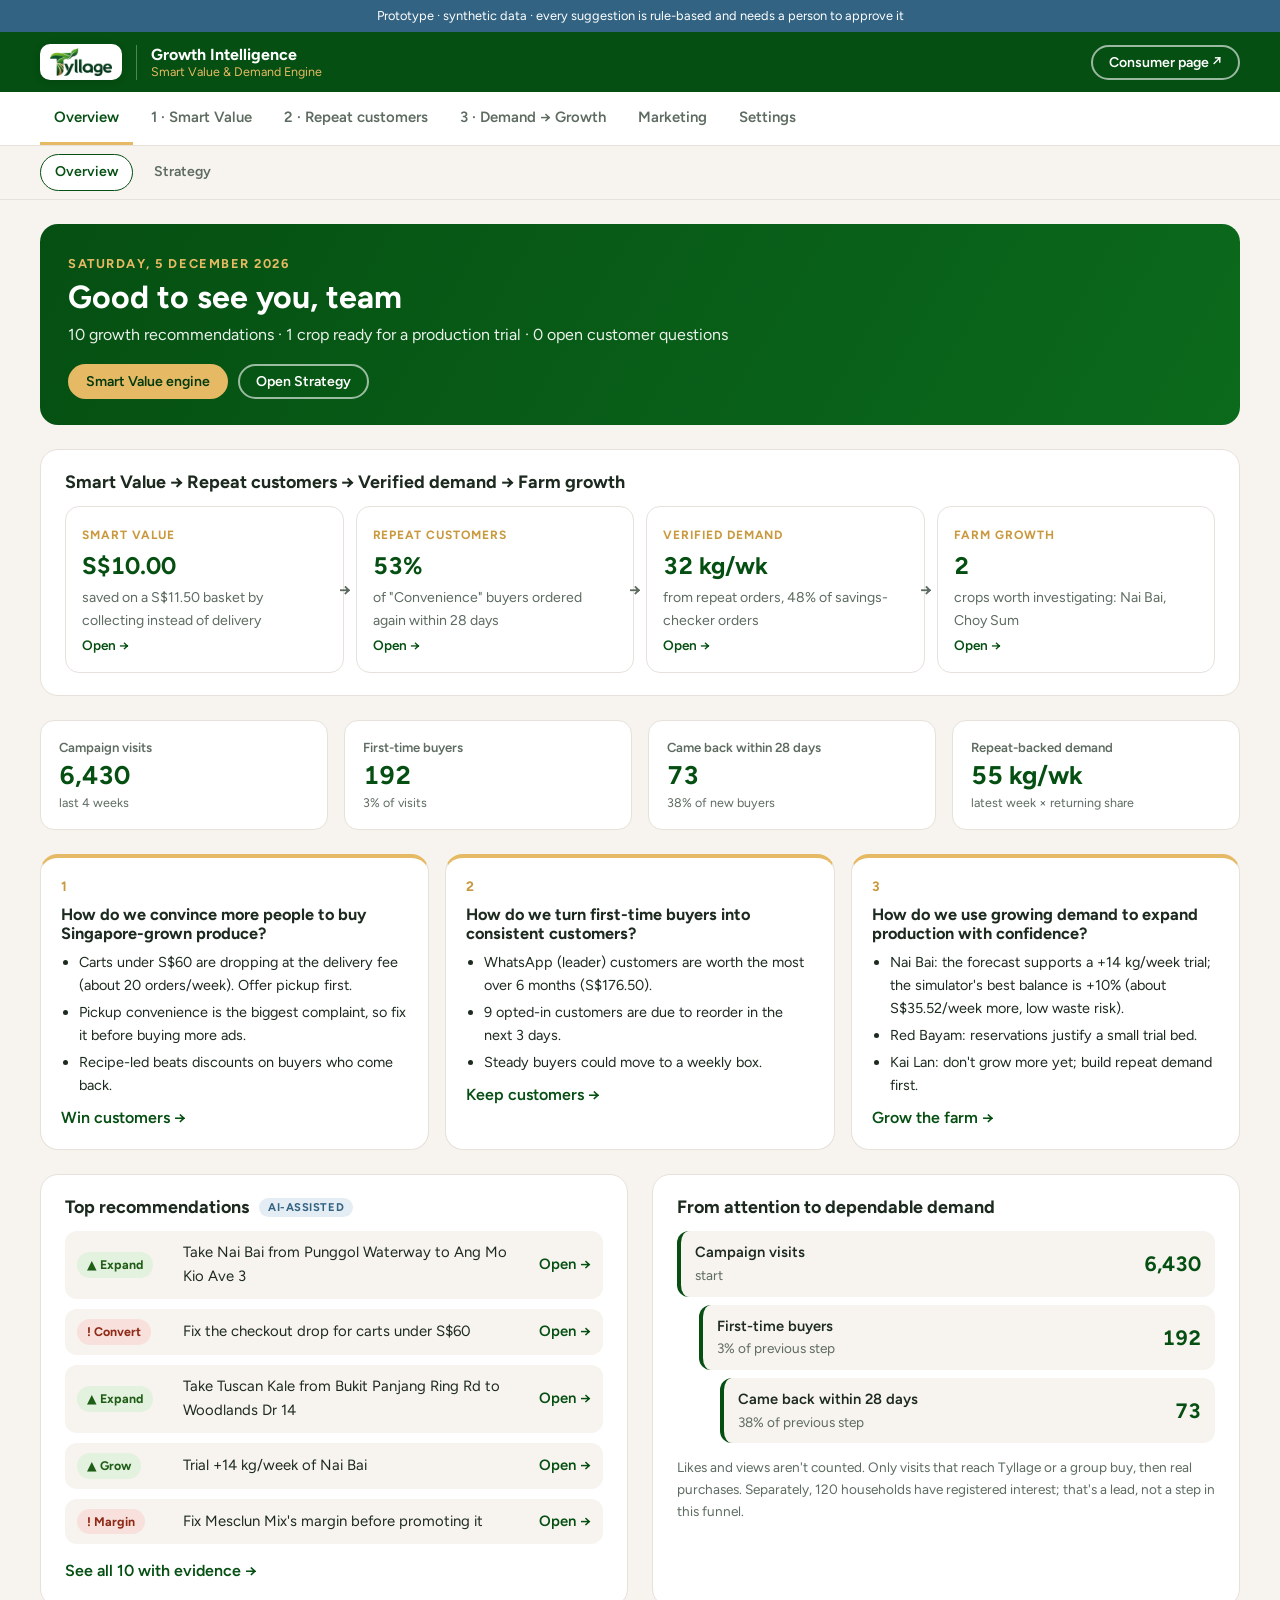
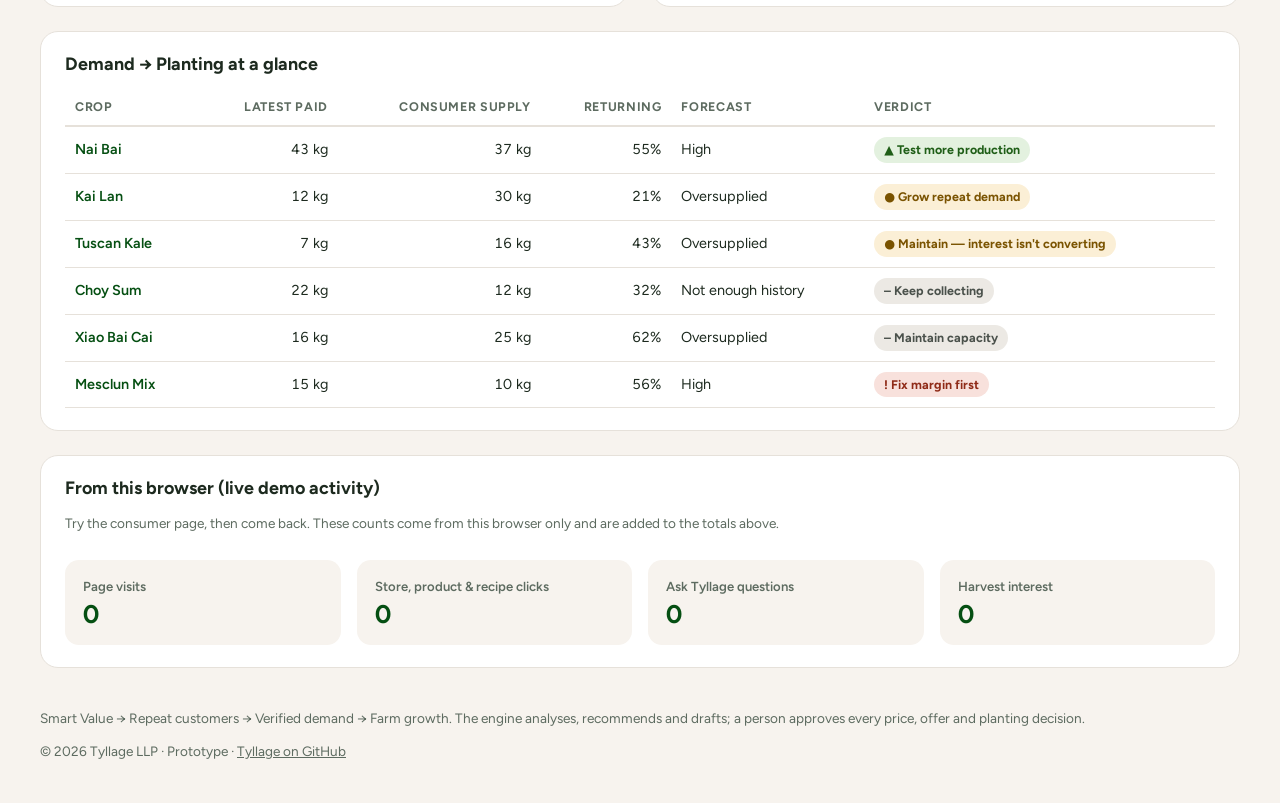
==== commit 9c1ba5a0: "Rebrand to Tyllage and add Smart Value & Demand Engine - Replace MEOD branding with Tyllage logo and" ====
--- a/growth.html
+++ b/growth.html
@@ -3,8 +3,8 @@
 <head>
   <meta charset="utf-8">
   <meta name="viewport" content="width=device-width, initial-scale=1">
-  <title>Growth Intelligence Hub — Tyllage for MEOD | Prototype</title>
-  <meta name="description" content="Prototype: Tyllage Growth Intelligence for MEOD. Attract customers, convert them, keep them, validate demand and plan production with confidence.">
+  <title>Growth Intelligence — Tyllage | Prototype</title>
+  <meta name="description" content="Prototype: Tyllage Growth Intelligence. Win on value, keep customers, convert them, keep them, validate demand and plan production with confidence.">
   <meta name="robots" content="noindex">
   <link rel="preconnect" href="https://fonts.googleapis.com">
   <link rel="preconnect" href="https://fonts.gstatic.com" crossorigin>
@@ -19,10 +19,10 @@
 
   <header class="hub-header">
     <div class="hub-brand">
-      <img src="assets/meod-light.svg" alt="MEOD Farm" width="85" height="24">
+      <span class="brand-badge"><img src="assets/tyllage-logo.png" alt="Tyllage" width="62" height="28"></span>
       <div>
         <strong>Growth Intelligence</strong>
-        <span>powered by Tyllage</span>
+        <span>Smart Value &amp; Demand Engine</span>
       </div>
     </div>
     <div class="hub-actions">
@@ -38,13 +38,14 @@
   <main class="hub-main" id="view" tabindex="-1"></main>
 
   <footer class="hub-footer">
-    <p>Attract → Convert → Retain → Validate demand → Plan production. MEOD owns the produce, prices, customers and every decision. Tyllage analyses, recommends and drafts.</p>
-    <p>© 2026 Tyllage LLP · Prototype for MEOD Farm · <a href="https://github.com/Tyllage">Tyllage on GitHub</a></p>
+    <p>Smart Value → Repeat customers → Verified demand → Farm growth. The engine analyses, recommends and drafts; a person approves every price, offer and planting decision.</p>
+    <p>© 2026 Tyllage LLP · Prototype · <a href="https://github.com/Tyllage">Tyllage on GitHub</a></p>
   </footer>
 
   <script src="js/data.js"></script>
   <script src="js/intel.js"></script>
   <script src="js/insights.js"></script>
+  <script src="js/value.js"></script>
   <script src="js/ui.js"></script>
   <script src="js/growth.js"></script>
 </body>
--- a/css/style.css
+++ b/css/style.css
@@ -1,5 +1,5 @@
-/* Tyllage Growth Intelligence for MEOD — consumer page + farm hub.
-   Palette sampled from meod.com.sg (same tokens as Tyllage-Vibecode): forest, gold, berry, stony. */
+/* Tyllage Growth Intelligence — consumer page + farm hub.
+   Palette matched to the Tyllage logo: forest, gold, berry, stony. */
 :root {
   --forest: #054f12;
   --forest-dark: #033a0d;
@@ -347,7 +347,7 @@
 .funnel-label { font-weight: 600; font-size: .92rem; }
 .funnel strong { grid-row: span 2; align-self: center; font-size: 1.3rem; color: var(--forest); font-variant-numeric: tabular-nums; }
 
-/* ---------- Ask MEOD assistant (consumer page) ---------- */
+/* ---------- Ask Tyllage assistant (consumer page) ---------- */
 .chat-fab { position: fixed; right: 20px; bottom: 20px; z-index: 80; display: inline-flex; align-items: center; gap: 8px; background: var(--forest); color: var(--white); border: 0; border-radius: 999px; padding: 12px 18px; font: 600 .95rem var(--font-body); cursor: pointer; box-shadow: 0 8px 24px rgba(0,0,0,.2); }
 .chat-fab svg { width: 22px; height: 22px; }
 .chat-fab:hover { background: var(--forest-dark); }
@@ -487,3 +487,74 @@
 @media (max-width: 960px) {
   .q-grid { grid-template-columns: minmax(0, 1fr); }
 }
+
+/* ---------- Tyllage brand badge (full-colour logo on dark surfaces) ---------- */
+.brand-badge { display: inline-flex; align-items: center; background: var(--white); border-radius: 10px; padding: 4px 10px; box-shadow: 0 2px 8px rgba(0,0,0,.12); }
+.logo.brand-badge img { height: 34px; width: auto; }
+.hub-brand .brand-badge img { height: 28px; width: auto; }
+.site-footer .brand-badge img { height: 34px; width: auto; }
+@media (max-width: 520px) { .logo.brand-badge img { height: 28px; } }
+.block { display: block; }
+
+/* ---------- Your weekly veggie savings (consumer page) ---------- */
+.offer-banner { display: flex; flex-wrap: wrap; align-items: center; gap: 10px 16px; background: var(--white); border: 1px dashed var(--gold-dark); border-radius: 14px; padding: 12px 16px; margin: 20px 0 0; }
+.offer-banner p { margin: 0; flex: 1 1 260px; font-weight: 500; }
+.offer-banner:empty { display: none; }
+.savings-layout { display: grid; grid-template-columns: minmax(0, 380px) minmax(0, 1fr); gap: 24px; margin-top: 20px; align-items: start; }
+.savings-form { padding: 22px 24px; }
+.savings-form fieldset { margin-bottom: 14px; }
+.savings-form legend { font-weight: 600; font-size: .95rem; }
+.savings-out { display: grid; gap: 16px; }
+.savings-out > .card { padding: 22px 24px; }
+.qty-list { list-style: none; margin: 4px 0 0; padding: 0; display: grid; gap: 6px; }
+.qty-list li { display: flex; justify-content: space-between; align-items: center; gap: 10px; padding: 6px 10px; border: 1px solid var(--line); border-radius: 12px; }
+.qty-list li.on { border-color: var(--forest); background: var(--good-bg); }
+.qty-name { display: grid; line-height: 1.25; }
+.stepper { display: inline-flex; align-items: center; gap: 6px; }
+.stepper button { width: 32px; height: 32px; border-radius: 50%; border: 1px solid var(--forest); background: var(--white); color: var(--forest); font-size: 1.1rem; line-height: 1; cursor: pointer; }
+.stepper button:disabled { opacity: .35; cursor: default; }
+.stepper output { min-width: 20px; text-align: center; font-weight: 700; font-variant-numeric: tabular-nums; }
+.checkout .big-total { display: block; font-size: clamp(2.2rem, 6vw, 3rem); color: var(--forest); line-height: 1.1; margin: 2px 0 12px; font-variant-numeric: tabular-nums; }
+.basket-sum dd.save { color: var(--good-ink); font-weight: 600; }
+.checkout .btn-forest { margin-top: 4px; }
+.fulfil-list { list-style: none; margin: 0 0 12px; padding: 0; display: grid; gap: 8px; }
+.fulfil-list li { display: flex; justify-content: space-between; align-items: center; gap: 12px; padding: 10px 12px; border: 1px solid var(--line); border-radius: 12px; }
+.fulfil-list li.best { border-color: var(--forest); background: var(--good-bg); }
+.fulfil-list li.best > span > strong::after { content: " · best"; color: var(--good-ink); font-size: .82rem; }
+.fulfil-list li.off { opacity: .65; }
+.fulfil-list li > strong { font-variant-numeric: tabular-nums; white-space: nowrap; }
+.card h3 .ai-pill { vertical-align: middle; }
+.compare, .after-order { padding: 22px 24px; margin-top: 20px; }
+.compare h3, .after-order h3, .savings-out h3 { color: var(--forest); font-size: 1.15rem; }
+.compare-sum { margin-top: 12px; font-size: .95rem; }
+.loyalty-track { display: flex; gap: 8px; margin: 6px 0 10px; }
+.loyalty-track span { flex: 0 0 40px; height: 10px; border-radius: 999px; background: var(--stony); }
+.loyalty-track span.on { background: var(--forest); }
+@media (max-width: 860px) { .savings-layout { grid-template-columns: minmax(0, 1fr); } }
+
+/* ---------- Smart Value hub pages ---------- */
+.chain { display: grid; grid-template-columns: repeat(4, minmax(0, 1fr)); gap: 12px; margin: 0; padding: 0; list-style: none; counter-reset: chain; }
+.chain li { position: relative; background: var(--white); border: 1px solid var(--line); border-radius: 14px; padding: 14px 16px; }
+.chain li + li::before { content: "→"; position: absolute; left: -12px; top: 50%; transform: translate(-50%, -50%); color: var(--muted); font-weight: 700; }
+.chain .chain-step { font-size: .75rem; font-weight: 700; letter-spacing: .08em; text-transform: uppercase; color: var(--gold-dark); }
+.chain strong { display: block; font-size: 1.5rem; color: var(--forest); font-variant-numeric: tabular-nums; }
+.chain p { margin: 2px 0 0; font-size: .88rem; color: var(--muted); }
+.journey-steps { list-style: none; margin: 0; padding: 0; display: grid; gap: 6px; }
+.journey-steps li { display: grid; grid-template-columns: 28px minmax(0, 1fr) auto; gap: 10px; align-items: center; padding: 8px 10px; border-bottom: 1px dashed var(--line); }
+.journey-steps li > span:first-child { width: 24px; height: 24px; border-radius: 50%; background: var(--forest); color: var(--white); font-size: .78rem; font-weight: 700; display: grid; place-items: center; }
+.journey-steps li > strong { font-variant-numeric: tabular-nums; }
+.waterfall { list-style: none; margin: 0; padding: 0; display: grid; gap: 6px; }
+.waterfall li { display: grid; grid-template-columns: minmax(0, 220px) minmax(0, 1fr) 80px; gap: 12px; align-items: center; font-size: .92rem; }
+.waterfall .wf-track { position: relative; height: 18px; background: #f3f0eb; border-radius: 4px; }
+.waterfall .wf-bar { position: absolute; top: 0; bottom: 0; border-radius: 4px; background: var(--forest); }
+.waterfall .wf-bar.neg { background: #c98c6b; }
+.waterfall li.total { font-weight: 700; border-top: 1px solid var(--line); padding-top: 6px; }
+.waterfall li > span:last-child { text-align: right; font-variant-numeric: tabular-nums; }
+.price-input { width: 84px; padding: 6px 8px; border: 1px solid var(--line); border-radius: 8px; font: inherit; font-size: .9rem; }
+@media (max-width: 860px) {
+  .chain { grid-template-columns: repeat(2, minmax(0, 1fr)); }
+  .chain li:nth-child(3)::before { content: none; }
+  .waterfall li { grid-template-columns: minmax(0, 1fr) 80px; }
+  .waterfall .wf-track { grid-column: 1 / -1; grid-row: 2; }
+}
+.stack-lg { display: grid; gap: 24px; min-width: 0; }
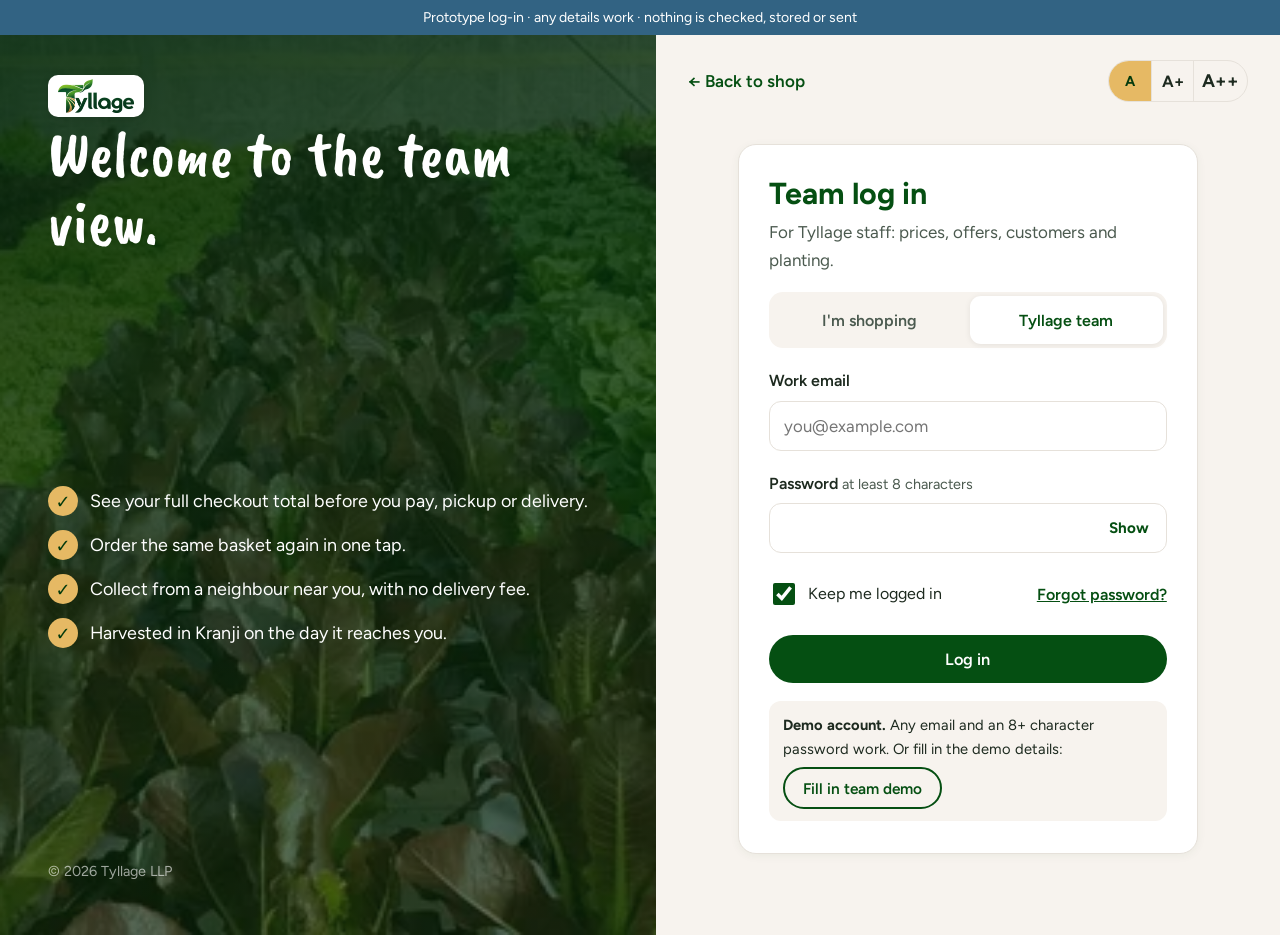
==== commit e896630d: "Friendlier UI for all ages and mock log-in - Text size control (A / A+ / A++) on every page, bigger " ====
--- a/growth.html
+++ b/growth.html
@@ -1,5 +1,5 @@
 <!doctype html>
-<html lang="en">
+<html lang="en" data-require="team">
 <head>
   <meta charset="utf-8">
   <meta name="viewport" content="width=device-width, initial-scale=1">
@@ -10,6 +10,7 @@
   <link rel="preconnect" href="https://fonts.gstatic.com" crossorigin>
   <link href="https://fonts.googleapis.com/css2?family=Caveat+Brush&family=Figtree:wght@300;400;500;600;700&display=swap" rel="stylesheet">
   <link rel="stylesheet" href="css/style.css">
+  <script src="js/account.js"></script>
   <link rel="icon" type="image/png" href="assets/img/favicon.png">
   <meta name="theme-color" content="#054f12">
 </head>
@@ -26,7 +27,9 @@
       </div>
     </div>
     <div class="hub-actions">
-      <a class="btn btn-sm btn-outline-light" href="index.html">Consumer page ↗</a>
+      <div data-mount="text-size"></div>
+      <a class="btn btn-sm btn-outline-light" href="index.html">Shop page</a>
+      <div data-mount="account" data-tone="light"></div>
     </div>
   </header>
 
--- a/css/style.css
+++ b/css/style.css
@@ -558,3 +558,121 @@
   .waterfall .wf-track { grid-column: 1 / -1; grid-row: 2; }
 }
 .stack-lg { display: grid; gap: 24px; min-width: 0; }
+
+/* ================= Friendlier for every age =================
+   One text-size setting (A / A+ / A++) scales every rem; bigger tap targets (44–58px),
+   darker secondary text, fewer top-level links and an app-style bottom bar on phones. */
+:root { --muted: #4b5a4f; --text-scale: 1; }
+html { font-size: calc(100% * var(--text-scale)); }
+body { font-size: 1.0625rem; line-height: 1.65; }
+.hub { font-size: 1rem; }
+.small { font-size: .9rem; }
+.form-note { font-size: .93rem; }
+.eyebrow { font-size: .84rem; letter-spacing: .14em; }
+.lead { font-size: 1.18rem; }
+.proto-bar { font-size: .88rem; }
+.btn { min-height: 48px; padding: 12px 24px; font-size: 1.02rem; }
+.btn-sm { min-height: 42px; padding: 8px 18px; font-size: .96rem; }
+.chip { min-height: 46px; padding: 9px 16px; font-size: 1rem; }
+.chip input { width: 18px; height: 18px; }
+.field { font-size: 1rem; }
+.field input, .field textarea, .field select, .postal-form input, textarea, select { min-height: 50px; font-size: 1.05rem; }
+.field select { font: 400 1.05rem var(--font-body); padding: 10px 14px; border: 1.5px solid var(--line); border-radius: 12px; background: var(--white); color: var(--ink); }
+.check { font-size: 1rem; }
+.check input { width: 22px; height: 22px; margin-top: 2px; flex: none; }
+.stepper button { width: 42px; height: 42px; }
+.crop-body p, .story-body p { font-size: 1rem; }
+.mini-tag, .pill { font-size: .84rem; }
+.kpi-label { font-size: .9rem; }
+.kpi-sub { font-size: .85rem; }
+.data-table { font-size: .97rem; }
+.data-table th { font-size: .82rem; }
+.toast { font-size: 1.02rem; padding: 14px 22px; }
+.hub-tabs a { font-size: 1rem; padding: 16px 16px 13px; }
+.hub-subtabs a { font-size: .96rem; padding: 9px 16px; }
+a:not(.btn):not(.chip):focus-visible, button:focus-visible { outline: 3px solid var(--gold); outline-offset: 3px; border-radius: 6px; }
+
+/* Calmer hero: less scrolling before the useful part. */
+.hero { min-height: min(72vh, 680px); min-height: min(72svh, 680px); }
+.hero h1 { font-size: clamp(3rem, 8vw, 6rem); }
+.hero-lead { font-size: 1.25rem; }
+
+/* Text size control (header, hub, login) */
+.text-size { display: inline-flex; border: 1.5px solid rgba(255,255,255,.55); border-radius: 999px; overflow: hidden; color: var(--white); }
+.text-size button { background: transparent; color: inherit; border: 0; min-width: 42px; min-height: 40px; padding: 0 8px; font: 700 .9rem var(--font-body); cursor: pointer; line-height: 1; }
+.text-size button[data-size="1.15"] { font-size: 1.02rem; }
+.text-size button[data-size="1.3"] { font-size: 1.14rem; }
+.text-size button + button { border-left: 1.5px solid rgba(255,255,255,.3); }
+.text-size button[aria-pressed="true"] { background: var(--gold); color: var(--forest-dark); }
+.on-light .text-size { border-color: var(--line); color: var(--ink); }
+.on-light .text-size button + button { border-left-color: var(--line); }
+.account { display: inline-flex; align-items: center; gap: 10px; }
+.account-name { font-weight: 600; color: var(--white); white-space: nowrap; }
+.on-light .account-name { color: var(--ink); }
+.hub-actions { display: flex; gap: 10px; align-items: center; flex-wrap: wrap; justify-content: flex-end; }
+
+/* Fewer top-level links on desktop; the menu still lists everything. */
+@media (min-width: 1101px) { .nav-links .nav-more { display: none; } .nav-links { gap: 22px; } }
+.nav-links a { font-size: 1rem; }
+
+/* App-style bottom bar on phones and small tablets. */
+.tabbar { display: none; }
+@media (max-width: 860px) {
+  .tabbar { display: grid; grid-template-columns: repeat(5, minmax(0, 1fr)); position: fixed; left: 0; right: 0; bottom: 0; z-index: 90; background: var(--white); border-top: 1px solid var(--line); box-shadow: 0 -4px 18px rgba(0,0,0,.08); padding: 6px 4px calc(6px + env(safe-area-inset-bottom)); }
+  .tabbar a { position: relative; display: grid; justify-items: center; align-content: center; gap: 2px; min-height: 58px; padding: 4px 2px; color: var(--muted); text-decoration: none; font-size: .8rem; font-weight: 700; border-radius: 14px; }
+  .tabbar svg { width: 26px; height: 26px; }
+  .tabbar span { max-width: 100%; overflow: hidden; text-overflow: ellipsis; white-space: nowrap; }
+  .tabbar a.on { color: var(--forest); background: var(--good-bg); }
+  .tabbar .badge-count { position: absolute; top: 2px; left: calc(50% + 6px); background: var(--gold); color: var(--forest-dark); font-size: .72rem; line-height: 1.4; padding: 0 6px; border-radius: 999px; }
+  body.site { padding-bottom: calc(76px + env(safe-area-inset-bottom)); }
+  .chat-fab { bottom: calc(86px + env(safe-area-inset-bottom)); }
+  .toast { bottom: calc(96px + env(safe-area-inset-bottom)); }
+  .nav-actions .nav-basket, .nav-actions .nav-account { display: none; }
+}
+@media (max-width: 520px) {
+  .hub-header { flex-wrap: wrap; }
+  .hub-actions .btn-outline-light[href="index.html"] { display: none; }
+}
+
+/* ================= Login (mock) ================= */
+.login-page { min-height: 100vh; min-height: 100svh; display: grid; grid-template-columns: minmax(0, 1.05fr) minmax(0, 1fr); background: var(--cream); }
+.login-art { position: relative; color: var(--white); padding: 40px 48px; display: flex; flex-direction: column; justify-content: space-between; gap: 32px; overflow: hidden; }
+.login-art img.bg { position: absolute; inset: 0; width: 100%; height: 100%; object-fit: cover; z-index: 0; }
+.login-art::before { content: ""; position: absolute; inset: 0; z-index: 1; background: linear-gradient(160deg, rgba(3,40,10,.9), rgba(3,40,10,.55)); }
+.login-art > * { position: relative; z-index: 2; }
+.login-art h1 { font-family: var(--font-script); font-weight: 400; font-size: clamp(2.8rem, 5vw, 4.4rem); margin: 0 0 .3em; line-height: 1.05; }
+.login-perks { list-style: none; margin: 0; padding: 0; display: grid; gap: 14px; font-size: 1.12rem; }
+.login-perks li { display: flex; gap: 12px; align-items: flex-start; }
+.login-perks li::before { content: "✓"; flex: none; width: 30px; height: 30px; border-radius: 50%; background: var(--gold); color: var(--forest-dark); font-weight: 800; display: grid; place-items: center; }
+.login-main { display: flex; flex-direction: column; padding: 24px 32px 40px; }
+.login-top { display: flex; justify-content: space-between; align-items: center; gap: 12px; flex-wrap: wrap; }
+.login-top .back { color: var(--forest); font-weight: 600; text-decoration: none; display: inline-flex; align-items: center; min-height: 44px; }
+.login-card { width: min(460px, 100%); margin: auto; padding: 32px 30px; }
+.login-card h2 { color: var(--forest); font-size: 1.9rem; margin-bottom: .2em; }
+.segmented { display: grid; grid-template-columns: 1fr 1fr; gap: 4px; background: var(--cream); padding: 4px; border-radius: 14px; margin: 18px 0 20px; }
+.segmented button { min-height: 48px; border: 0; border-radius: 11px; background: transparent; font: 600 1rem var(--font-body); color: var(--muted); cursor: pointer; }
+.segmented button[aria-pressed="true"] { background: var(--white); color: var(--forest); box-shadow: 0 1px 6px rgba(0,0,0,.08); }
+.pw-wrap { position: relative; }
+.pw-wrap input { padding-right: 84px; }
+.pw-toggle { position: absolute; right: 6px; top: 50%; transform: translateY(-50%); min-height: 40px; padding: 0 12px; border: 0; background: transparent; color: var(--forest); font: 700 .95rem var(--font-body); cursor: pointer; border-radius: 8px; }
+.field .hint { font-weight: 400; color: var(--muted); font-size: .9rem; }
+.field input[aria-invalid="true"] { border-color: var(--danger); }
+.login-card .btn-block { width: 100%; margin-top: 4px; }
+.login-row { display: flex; justify-content: space-between; align-items: center; gap: 12px; flex-wrap: wrap; margin-bottom: 14px; }
+.login-row .check { margin: 0; }
+.link-btn { background: none; border: 0; padding: 8px 0; color: var(--forest); font: 600 1rem var(--font-body); text-decoration: underline; cursor: pointer; min-height: 44px; }
+.or { display: flex; align-items: center; gap: 12px; color: var(--muted); font-size: .92rem; margin: 18px 0; }
+.or::before, .or::after { content: ""; flex: 1; border-top: 1px solid var(--line); }
+.demo-box { background: var(--cream); border-radius: 12px; padding: 12px 14px; font-size: .92rem; margin-top: 18px; }
+.demo-box p { margin: 0 0 6px; }
+.signed-in { text-align: center; }
+.signed-in .crop-actions { justify-content: center; margin-top: 16px; }
+@media (max-width: 860px) {
+  .login-page { grid-template-columns: minmax(0, 1fr); }
+  .login-art { padding: 20px 16px 24px; gap: 8px; }
+  .login-art .login-perks, .login-art .art-foot { display: none; }
+  .login-art h1 { font-size: 2.3rem; margin: 12px 0 0; }
+  .login-main { padding: 12px 16px 32px; }
+  .login-card { padding: 24px 20px; margin-top: 8px; }
+}
+.field .form-error:empty { min-height: 0; margin: 0; }
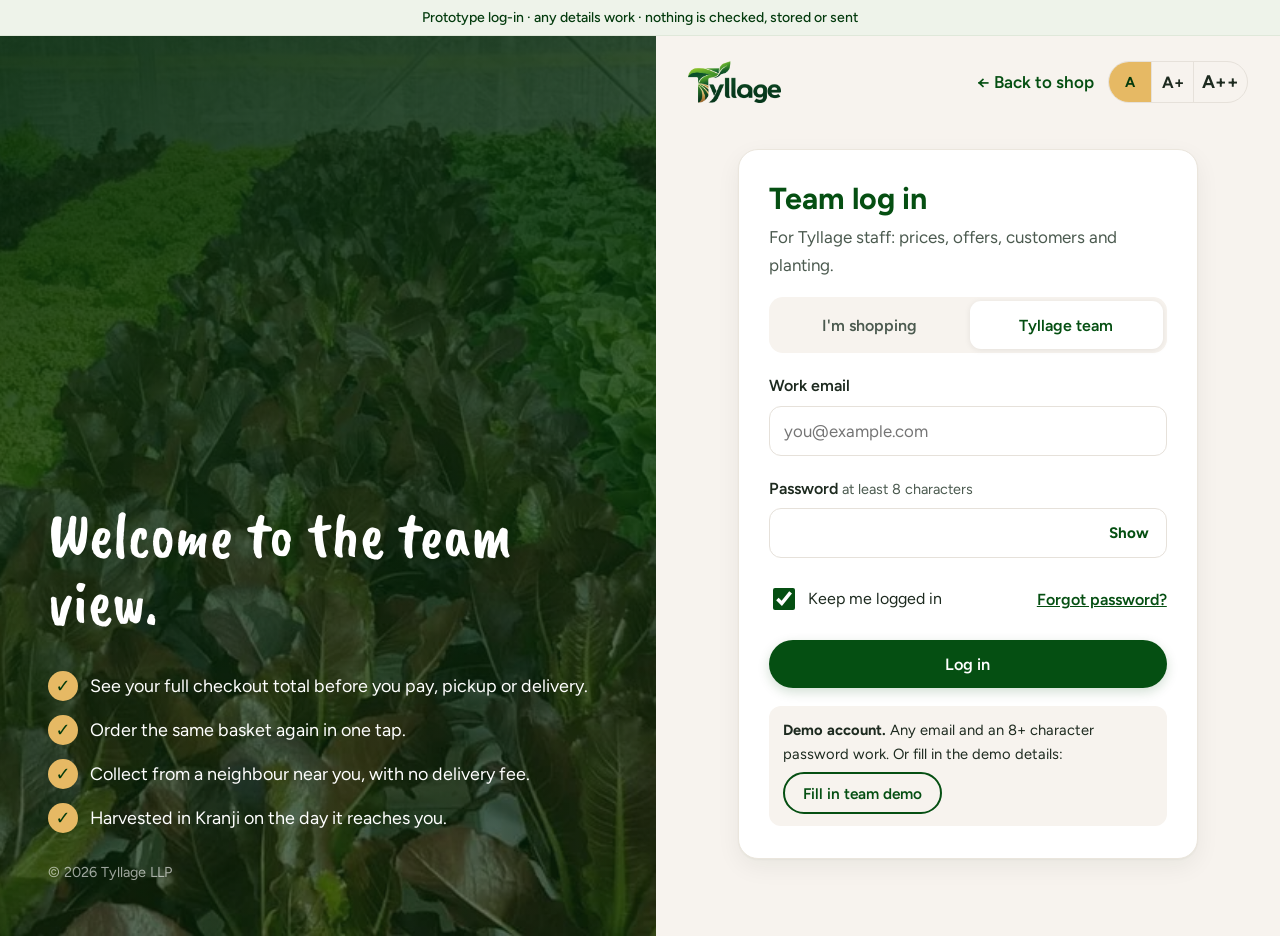
==== commit 5593bacc: "Lighter visual refresh with logo on white - White headers on shop and team view, light footer and lo" ====
--- a/growth.html
+++ b/growth.html
@@ -20,7 +20,7 @@
 
   <header class="hub-header">
     <div class="hub-brand">
-      <span class="brand-badge"><img src="assets/tyllage-logo.png" alt="Tyllage" width="62" height="28"></span>
+      <a href="index.html"><img src="assets/tyllage-logo.png" alt="Tyllage home" width="80" height="36"></a>
       <div>
         <strong>Growth Intelligence</strong>
         <span>Smart Value &amp; Demand Engine</span>
@@ -28,8 +28,8 @@
     </div>
     <div class="hub-actions">
       <div data-mount="text-size"></div>
-      <a class="btn btn-sm btn-outline-light" href="index.html">Shop page</a>
-      <div data-mount="account" data-tone="light"></div>
+      <a class="btn btn-sm btn-outline" href="index.html">Shop page</a>
+      <div data-mount="account"></div>
     </div>
   </header>
 
--- a/css/style.css
+++ b/css/style.css
@@ -676,3 +676,90 @@
   .login-card { padding: 24px 20px; margin-top: 8px; }
 }
 .field .form-error:empty { min-height: 0; margin: 0; }
+
+/* ================= Visual refresh =================
+   Light, airy chrome so the full-colour logo sits on white with no badge; the hero becomes a
+   rounded photo card; modern bold section titles (script kept for the hero); softer cards. */
+:root { --radius: 20px; --shadow-soft: 0 1px 2px rgba(16,40,20,.04), 0 8px 24px rgba(16,40,20,.06); --page: #fbfaf7; }
+body { background: var(--page); }
+.brand-badge { background: none; box-shadow: none; padding: 0; border-radius: 0; }
+
+/* Prototype note: quiet, not a loud blue bar. */
+.proto-bar { background: #eef3ea; color: var(--forest-dark); border-bottom: 1px solid #dfe8da; font-weight: 500; }
+
+/* Consumer header: solid white, forest text. */
+.site-header { position: sticky; top: 0; margin-bottom: 0; background: rgba(255,255,255,.94); backdrop-filter: saturate(1.4) blur(10px); -webkit-backdrop-filter: saturate(1.4) blur(10px); border-bottom: 1px solid var(--line); }
+.site-header.solid, .site-header.menu-open { background: rgba(255,255,255,.97); box-shadow: 0 6px 20px rgba(16,40,20,.06); }
+.nav { height: 72px; }
+.logo img, .logo.brand-badge img { height: 40px; width: auto; }
+.nav-links a { color: var(--ink); opacity: 1; font-weight: 600; position: relative; padding: 6px 0; }
+.nav-links a::after { content: ""; position: absolute; left: 0; right: 0; bottom: -2px; height: 2px; background: var(--gold); border-radius: 2px; transform: scaleX(0); transition: transform .2s ease; }
+.nav-links a:hover { color: var(--forest); }
+.nav-links a:hover::after { transform: scaleX(1); }
+.menu-toggle { color: var(--forest); }
+.site-header .text-size, .hub-header .text-size { border-color: var(--line); color: var(--ink); }
+.site-header .text-size button + button, .hub-header .text-size button + button { border-left-color: var(--line); }
+.site-header .account-name, .hub-header .account-name { color: var(--ink); }
+@media (max-width: 1100px) {
+  .nav-links { top: 72px; background: var(--white); border-bottom: 1px solid var(--line); box-shadow: 0 12px 24px rgba(16,40,20,.08); padding: 4px 16px 12px; }
+  .nav-links a { padding: 14px 0; border-bottom: 1px solid var(--line); }
+  .nav-links a::after { content: none; }
+}
+@media (max-width: 520px) { .logo img, .logo.brand-badge img { height: 34px; } }
+
+/* Hero: a rounded photo card inside the page. */
+.hero { width: min(var(--max), 100% - 32px); margin: 20px auto 0; border-radius: 28px; padding: 72px 0 64px; min-height: min(62vh, 580px); min-height: min(62svh, 580px); box-shadow: 0 20px 50px rgba(16,40,20,.18); }
+.hero > .container { width: auto; padding: 0 clamp(22px, 5vw, 64px); }
+.hero::before { background: linear-gradient(105deg, rgba(3,40,10,.86) 0%, rgba(3,40,10,.55) 55%, rgba(3,40,10,.15) 100%); }
+.hero .badge { background: rgba(255,255,255,.14); border: 1px solid rgba(255,255,255,.25); border-radius: 999px; padding: 6px 14px; letter-spacing: .1em; backdrop-filter: blur(4px); }
+.hero h1 { font-size: clamp(2.8rem, 7vw, 5.4rem); line-height: 1; margin: .3em 0 .25em; }
+@media (max-width: 520px) { .hero { width: calc(100% - 20px); margin-top: 10px; border-radius: 22px; padding: 44px 0 36px; } }
+
+/* Info strip: three soft chips instead of a dark band. */
+.info-strip { background: transparent; color: var(--ink); padding: 18px 0 4px; }
+.info-row { gap: 10px; }
+.info-row > span { background: var(--white); border: 1px solid var(--line); border-radius: 999px; padding: 8px 16px; box-shadow: var(--shadow-soft); }
+.info-row strong { color: var(--forest); }
+@media (max-width: 520px) { .info-row { align-items: stretch; } .info-row > span { text-align: center; } }
+
+/* Section rhythm and modern titles. */
+.site section { padding: 72px 0; }
+.site section.tint { background: #f3f0e9; }
+.section-title { font-family: var(--font-body); font-weight: 800; letter-spacing: -.02em; font-size: clamp(1.9rem, 4.2vw, 2.8rem); color: var(--forest-dark); margin: .25em 0 .35em; line-height: 1.12; }
+.eyebrow.dark { color: var(--leaf); background: #e7f1e3; padding: 4px 12px; border-radius: 999px; letter-spacing: .1em; }
+.lead { color: var(--muted); }
+
+/* Cards: softer, lift on hover where they're clickable. */
+.card, .panel, .kpi { box-shadow: var(--shadow-soft); border-color: #ebe6dd; }
+.crop-card, .bundle, .recipe, .point, .story { transition: transform .2s ease, box-shadow .2s ease; }
+.crop-card:hover, .bundle:hover, .recipe:hover, .point:hover { transform: translateY(-3px); box-shadow: 0 2px 4px rgba(16,40,20,.05), 0 16px 32px rgba(16,40,20,.10); }
+.crop-media { border-radius: var(--radius) var(--radius) 0 0; overflow: hidden; }
+.crop-media .tag { background: rgba(255,255,255,.92); color: var(--forest); box-shadow: 0 2px 6px rgba(0,0,0,.08); }
+.offer-banner { border-style: solid; border-color: #ecd9ae; background: linear-gradient(90deg, #fff8e8, #ffffff); box-shadow: var(--shadow-soft); }
+.btn-gold { box-shadow: 0 4px 12px rgba(201,153,63,.28); }
+.btn-forest { box-shadow: 0 4px 12px rgba(5,79,18,.18); }
+
+/* Footer: light, with the logo in full colour. */
+.site-footer { background: #f1ede5; color: var(--ink); border-top: 1px solid var(--line); padding: 48px 0 56px; }
+.site-footer img { height: 44px; width: auto; }
+.footer-row a { color: var(--forest); font-weight: 600; }
+.site-footer .muted-light { color: var(--muted); }
+@media (max-width: 860px) { .site-footer { padding-bottom: calc(96px + env(safe-area-inset-bottom)); } }
+
+/* Team view header: white, logo in colour, forest accents. */
+.hub-header { background: var(--white); color: var(--ink); border-bottom: 1px solid var(--line); }
+.hub-brand img, .hub-brand .brand-badge img { height: 36px; width: auto; }
+.hub-brand div { border-left-color: var(--line); }
+.hub-brand strong { color: var(--forest-dark); }
+.hub-brand span { color: var(--leaf); font-weight: 600; }
+.hub-header .btn-outline-light { border-color: var(--forest); color: var(--forest); }
+.hub-header .btn-outline-light:hover { background: var(--forest); color: var(--white); }
+.hub { background: var(--page); }
+.band { background: linear-gradient(120deg, var(--forest-dark) 0%, var(--forest) 55%, #2f7d23 100%); box-shadow: 0 14px 34px rgba(5,79,18,.18); }
+
+/* Login: logo on the white side, photo panel keeps the message. */
+.login-top { margin-bottom: 8px; }
+.login-logo img { height: 42px; width: auto; }
+.login-top-right { display: flex; align-items: center; gap: 14px; flex-wrap: wrap; }
+.login-art { justify-content: flex-end; gap: 28px; }
+.login-art h1 { margin-bottom: .1em; }
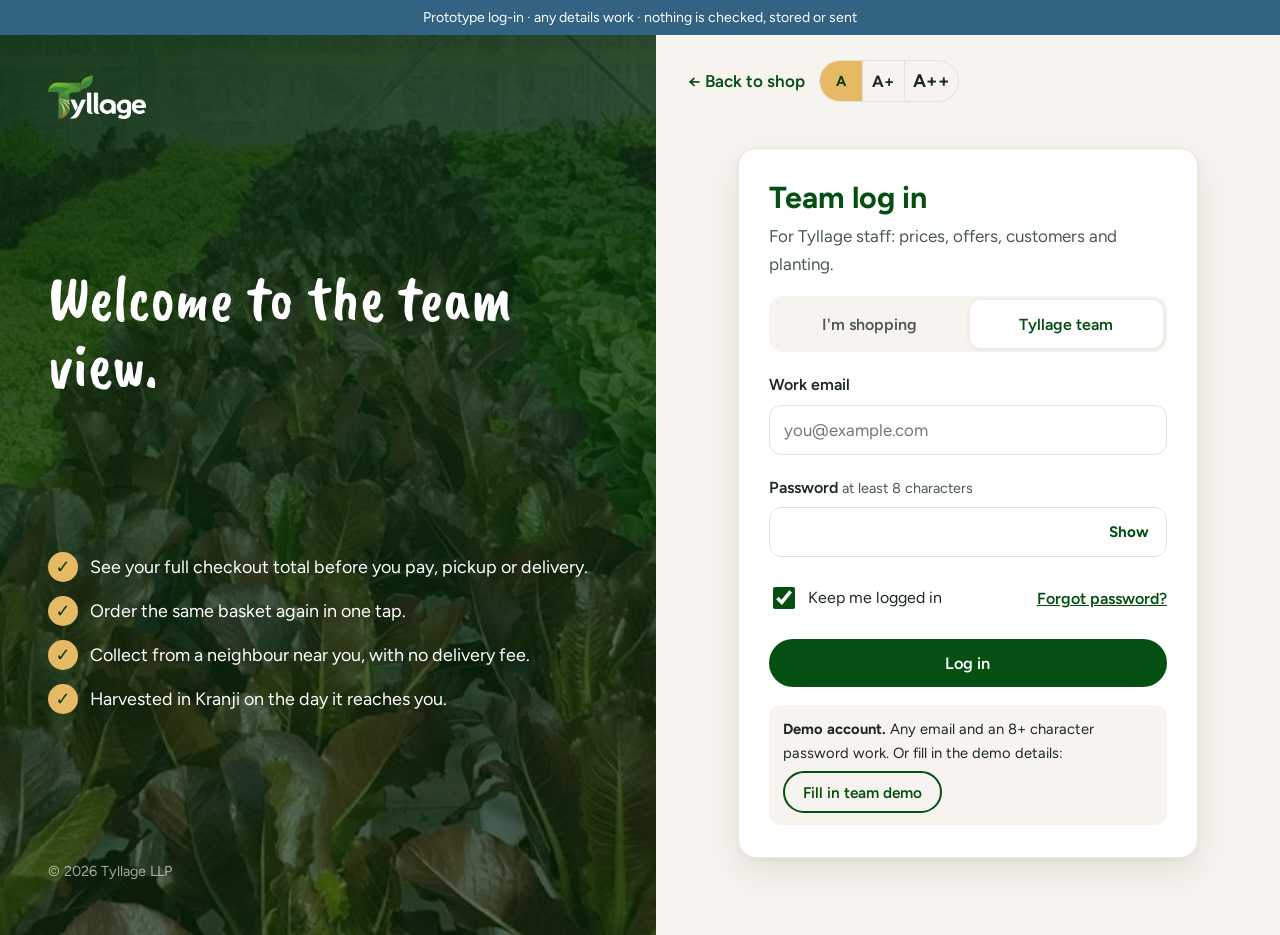
==== commit 46ba6879: "Storefront redesign with white logo - White logo variant for the see-through and forest headers, foo" ====
--- a/growth.html
+++ b/growth.html
@@ -20,16 +20,16 @@
 
   <header class="hub-header">
     <div class="hub-brand">
-      <a href="index.html"><img src="assets/tyllage-logo.png" alt="Tyllage home" width="80" height="36"></a>
+      <a href="index.html"><img src="assets/tyllage-logo-white.png" alt="Tyllage home" width="72" height="32"></a>
       <div>
         <strong>Growth Intelligence</strong>
-        <span>Smart Value &amp; Demand Engine</span>
+        <span>Demand Growth Loop</span>
       </div>
     </div>
     <div class="hub-actions">
       <div data-mount="text-size"></div>
-      <a class="btn btn-sm btn-outline" href="index.html">Shop page</a>
-      <div data-mount="account"></div>
+      <a class="btn btn-sm btn-outline-light" href="index.html">Shop page</a>
+      <div data-mount="account" data-tone="light"></div>
     </div>
   </header>
 
@@ -49,6 +49,7 @@
   <script src="js/intel.js"></script>
   <script src="js/insights.js"></script>
   <script src="js/value.js"></script>
+  <script src="js/loop.js"></script>
   <script src="js/ui.js"></script>
   <script src="js/growth.js"></script>
 </body>
--- a/css/style.css
+++ b/css/style.css
@@ -677,85 +677,6 @@
 }
 .field .form-error:empty { min-height: 0; margin: 0; }
 
-/* ================= Visual refresh =================
-   Light, airy chrome so the full-colour logo sits on white with no badge; the hero becomes a
-   rounded photo card; modern bold section titles (script kept for the hero); softer cards. */
-:root { --radius: 20px; --shadow-soft: 0 1px 2px rgba(16,40,20,.04), 0 8px 24px rgba(16,40,20,.06); --page: #fbfaf7; }
-body { background: var(--page); }
-.brand-badge { background: none; box-shadow: none; padding: 0; border-radius: 0; }
-
-/* Prototype note: quiet, not a loud blue bar. */
-.proto-bar { background: #eef3ea; color: var(--forest-dark); border-bottom: 1px solid #dfe8da; font-weight: 500; }
-
-/* Consumer header: solid white, forest text. */
-.site-header { position: sticky; top: 0; margin-bottom: 0; background: rgba(255,255,255,.94); backdrop-filter: saturate(1.4) blur(10px); -webkit-backdrop-filter: saturate(1.4) blur(10px); border-bottom: 1px solid var(--line); }
-.site-header.solid, .site-header.menu-open { background: rgba(255,255,255,.97); box-shadow: 0 6px 20px rgba(16,40,20,.06); }
-.nav { height: 72px; }
-.logo img, .logo.brand-badge img { height: 40px; width: auto; }
-.nav-links a { color: var(--ink); opacity: 1; font-weight: 600; position: relative; padding: 6px 0; }
-.nav-links a::after { content: ""; position: absolute; left: 0; right: 0; bottom: -2px; height: 2px; background: var(--gold); border-radius: 2px; transform: scaleX(0); transition: transform .2s ease; }
-.nav-links a:hover { color: var(--forest); }
-.nav-links a:hover::after { transform: scaleX(1); }
-.menu-toggle { color: var(--forest); }
-.site-header .text-size, .hub-header .text-size { border-color: var(--line); color: var(--ink); }
-.site-header .text-size button + button, .hub-header .text-size button + button { border-left-color: var(--line); }
-.site-header .account-name, .hub-header .account-name { color: var(--ink); }
-@media (max-width: 1100px) {
-  .nav-links { top: 72px; background: var(--white); border-bottom: 1px solid var(--line); box-shadow: 0 12px 24px rgba(16,40,20,.08); padding: 4px 16px 12px; }
-  .nav-links a { padding: 14px 0; border-bottom: 1px solid var(--line); }
-  .nav-links a::after { content: none; }
-}
-@media (max-width: 520px) { .logo img, .logo.brand-badge img { height: 34px; } }
-
-/* Hero: a rounded photo card inside the page. */
-.hero { width: min(var(--max), 100% - 32px); margin: 20px auto 0; border-radius: 28px; padding: 72px 0 64px; min-height: min(62vh, 580px); min-height: min(62svh, 580px); box-shadow: 0 20px 50px rgba(16,40,20,.18); }
-.hero > .container { width: auto; padding: 0 clamp(22px, 5vw, 64px); }
-.hero::before { background: linear-gradient(105deg, rgba(3,40,10,.86) 0%, rgba(3,40,10,.55) 55%, rgba(3,40,10,.15) 100%); }
-.hero .badge { background: rgba(255,255,255,.14); border: 1px solid rgba(255,255,255,.25); border-radius: 999px; padding: 6px 14px; letter-spacing: .1em; backdrop-filter: blur(4px); }
-.hero h1 { font-size: clamp(2.8rem, 7vw, 5.4rem); line-height: 1; margin: .3em 0 .25em; }
-@media (max-width: 520px) { .hero { width: calc(100% - 20px); margin-top: 10px; border-radius: 22px; padding: 44px 0 36px; } }
-
-/* Info strip: three soft chips instead of a dark band. */
-.info-strip { background: transparent; color: var(--ink); padding: 18px 0 4px; }
-.info-row { gap: 10px; }
-.info-row > span { background: var(--white); border: 1px solid var(--line); border-radius: 999px; padding: 8px 16px; box-shadow: var(--shadow-soft); }
-.info-row strong { color: var(--forest); }
-@media (max-width: 520px) { .info-row { align-items: stretch; } .info-row > span { text-align: center; } }
-
-/* Section rhythm and modern titles. */
-.site section { padding: 72px 0; }
-.site section.tint { background: #f3f0e9; }
-.section-title { font-family: var(--font-body); font-weight: 800; letter-spacing: -.02em; font-size: clamp(1.9rem, 4.2vw, 2.8rem); color: var(--forest-dark); margin: .25em 0 .35em; line-height: 1.12; }
-.eyebrow.dark { color: var(--leaf); background: #e7f1e3; padding: 4px 12px; border-radius: 999px; letter-spacing: .1em; }
-.lead { color: var(--muted); }
-
-/* Cards: softer, lift on hover where they're clickable. */
-.card, .panel, .kpi { box-shadow: var(--shadow-soft); border-color: #ebe6dd; }
-.crop-card, .bundle, .recipe, .point, .story { transition: transform .2s ease, box-shadow .2s ease; }
-.crop-card:hover, .bundle:hover, .recipe:hover, .point:hover { transform: translateY(-3px); box-shadow: 0 2px 4px rgba(16,40,20,.05), 0 16px 32px rgba(16,40,20,.10); }
-.crop-media { border-radius: var(--radius) var(--radius) 0 0; overflow: hidden; }
-.crop-media .tag { background: rgba(255,255,255,.92); color: var(--forest); box-shadow: 0 2px 6px rgba(0,0,0,.08); }
-.offer-banner { border-style: solid; border-color: #ecd9ae; background: linear-gradient(90deg, #fff8e8, #ffffff); box-shadow: var(--shadow-soft); }
-.btn-gold { box-shadow: 0 4px 12px rgba(201,153,63,.28); }
-.btn-forest { box-shadow: 0 4px 12px rgba(5,79,18,.18); }
-
-/* Footer: light, with the logo in full colour. */
-.site-footer { background: #f1ede5; color: var(--ink); border-top: 1px solid var(--line); padding: 48px 0 56px; }
-.site-footer img { height: 44px; width: auto; }
-.footer-row a { color: var(--forest); font-weight: 600; }
-.site-footer .muted-light { color: var(--muted); }
-@media (max-width: 860px) { .site-footer { padding-bottom: calc(96px + env(safe-area-inset-bottom)); } }
-
-/* Team view header: white, logo in colour, forest accents. */
-.hub-header { background: var(--white); color: var(--ink); border-bottom: 1px solid var(--line); }
-.hub-brand img, .hub-brand .brand-badge img { height: 36px; width: auto; }
-.hub-brand div { border-left-color: var(--line); }
-.hub-brand strong { color: var(--forest-dark); }
-.hub-brand span { color: var(--leaf); font-weight: 600; }
-.hub-header .btn-outline-light { border-color: var(--forest); color: var(--forest); }
-.hub-header .btn-outline-light:hover { background: var(--forest); color: var(--white); }
-.hub { background: var(--page); }
-.band { background: linear-gradient(120deg, var(--forest-dark) 0%, var(--forest) 55%, #2f7d23 100%); box-shadow: 0 14px 34px rgba(5,79,18,.18); }
 
 /* Login: logo on the white side, photo panel keeps the message. */
 .login-top { margin-bottom: 8px; }
@@ -763,3 +684,154 @@
 .login-top-right { display: flex; align-items: center; gap: 14px; flex-wrap: wrap; }
 .login-art { justify-content: flex-end; gap: 28px; }
 .login-art h1 { margin-bottom: .1em; }
+
+/* ---------- Demand Growth Loop (team view) ---------- */
+.chain.loop5 { grid-template-columns: repeat(5, minmax(0, 1fr)); }
+.segmented.wide { max-width: 520px; margin: 0; }
+.advisor-title { color: var(--forest-dark); font-size: 1.3rem; margin: 0; }
+.small-list.big { font-size: .97rem; gap: 6px; }
+@media (max-width: 1000px) { .chain.loop5 { grid-template-columns: repeat(2, minmax(0, 1fr)); } .chain.loop5 li::before { content: none; } }
+@media (max-width: 520px) { .chain.loop5 { grid-template-columns: minmax(0, 1fr); } }
+.reward-note { display: grid; gap: 6px; justify-items: start; background: #fff8e8; border: 1px solid #ecd9ae; border-radius: 14px; padding: 12px 14px; margin: 0 0 12px; }
+.reward-note p { margin: 0; }
+
+/* ================= Storefront theme =================
+   Full-photo hero under a see-through header with the white logo, centred script titles,
+   bold colour bands (forest, gold, berry, stony), photo cards and a forest footer. */
+:root { --radius: 18px; --shadow-soft: 0 2px 6px rgba(16,40,20,.05), 0 14px 34px rgba(16,40,20,.08); }
+body { background: var(--white); }
+
+/* Header: transparent over the hero, forest once you scroll. */
+.site-header { background: transparent; margin-bottom: -76px; border: 0; }
+.site-header.solid, .site-header.menu-open { background: rgba(3,58,13,.97); box-shadow: 0 6px 24px rgba(0,0,0,.18); }
+.nav { height: 76px; }
+.logo img { height: 40px; width: auto; }
+.nav-links a { color: var(--white); font-weight: 500; opacity: .92; position: relative; padding: 6px 0; }
+.nav-links a::after { content: ""; position: absolute; left: 0; right: 0; bottom: -2px; height: 2px; background: var(--gold); transform: scaleX(0); transition: transform .2s ease; }
+.nav-links a:hover { color: var(--white); opacity: 1; }
+.nav-links a:hover::after { transform: scaleX(1); }
+.menu-toggle { color: var(--white); }
+@media (max-width: 1100px) {
+  .nav-links { background: var(--forest-dark); padding: 6px 16px 14px; box-shadow: 0 14px 24px rgba(0,0,0,.2); }
+  .nav-links a::after { content: none; }
+}
+@media (max-width: 520px) { .logo img { height: 32px; } }
+
+/* Hero: full photo, big script headline, stats, scroll hint. */
+.hero { min-height: min(94vh, 880px); min-height: min(94svh, 880px); padding: 140px 0 96px; }
+.hero::before { background: linear-gradient(100deg, rgba(3,40,10,.82) 0%, rgba(3,40,10,.5) 55%, rgba(3,40,10,.2) 100%); }
+.hero h1 { font-size: clamp(3.4rem, 9vw, 7.4rem); line-height: .98; margin: .25em 0 .3em; text-shadow: 0 4px 24px rgba(0,0,0,.25); }
+.hero .badge { background: rgba(0,0,0,.28); border-radius: 6px; padding: 6px 14px; letter-spacing: .2em; }
+.hero-stats { display: flex; flex-wrap: wrap; gap: 18px 48px; margin: 0 0 30px; }
+.hero-stats div { display: grid; gap: 2px; }
+.hero-stats dt { font-size: clamp(1.6rem, 3.4vw, 2.2rem); font-weight: 700; line-height: 1.1; }
+.hero-stats div:nth-child(2) dt { color: var(--gold); }
+.hero-stats dd { margin: 0; font-size: .8rem; letter-spacing: .18em; text-transform: uppercase; opacity: .85; }
+.scroll-hint { position: absolute; left: 50%; bottom: 22px; transform: translateX(-50%); z-index: 2; color: var(--white); text-decoration: none; font-size: .75rem; letter-spacing: .3em; text-transform: uppercase; opacity: .8; padding-bottom: 26px; }
+.scroll-hint::after { content: ""; position: absolute; left: 50%; bottom: 0; width: 1px; height: 20px; background: currentColor; animation: hint 1.8s ease-in-out infinite; }
+@keyframes hint { 0%, 100% { transform: translateY(-4px); opacity: .4; } 50% { transform: translateY(2px); opacity: 1; } }
+@media (max-width: 520px) { .hero { padding: 120px 0 80px; } .hero-stats { gap: 14px 28px; } .scroll-hint { display: none; } }
+
+/* Section heads: centred eyebrow, script title, lead. */
+.site section { padding: 88px 0; }
+.site section.tint { background: var(--cream); }
+.site section > .container > .eyebrow { display: block; text-align: center; }
+.site section > .container > .section-title { text-align: center; }
+.site section > .container > .lead { text-align: center; margin-inline: auto; }
+.eyebrow { font-size: .78rem; letter-spacing: .24em; }
+.eyebrow.dark { color: var(--leaf); }
+.section-title { font-family: var(--font-script); font-weight: 400; letter-spacing: 0; font-size: clamp(2.5rem, 6vw, 3.8rem); color: var(--forest); line-height: 1.05; margin: .15em 0 .3em; }
+@media (max-width: 860px) { .site section { padding: 64px 0; } }
+
+/* Cards */
+.card { border-radius: var(--radius); border-color: #ece6dd; box-shadow: var(--shadow-soft); }
+.crop-card, .bundle, .recipe, .point, .how-card { transition: transform .25s ease, box-shadow .25s ease; }
+.crop-card:hover, .bundle:hover, .recipe:hover, .point:hover, .how-card:hover { transform: translateY(-4px); box-shadow: 0 4px 10px rgba(16,40,20,.06), 0 22px 44px rgba(16,40,20,.12); }
+.crop-media { border-radius: var(--radius) var(--radius) 0 0; overflow: hidden; }
+.crop-media .tag { background: var(--good-bg); color: var(--forest); text-transform: uppercase; letter-spacing: .08em; font-size: .72rem; }
+.crop-body h3 { font-size: 1.2rem; }
+.btn-gold { box-shadow: 0 6px 16px rgba(201,153,63,.3); }
+
+/* How it works */
+.how-grid { display: grid; grid-template-columns: repeat(3, minmax(0, 1fr)); gap: 24px; margin-top: 36px; }
+.how-card { display: flex; flex-direction: column; overflow: hidden; text-decoration: none; color: var(--ink); }
+.how-card img { width: 100%; aspect-ratio: 16 / 11; object-fit: cover; }
+.how-body { display: grid; gap: 6px; padding: 20px 22px 22px; }
+.how-body strong { color: var(--forest); font-size: 1.2rem; }
+.how-body span { color: var(--muted); }
+.how-body em { font-style: normal; font-weight: 700; color: var(--forest); margin-top: 6px; }
+@media (max-width: 860px) { .how-grid { grid-template-columns: minmax(0, 1fr); } }
+
+/* Colour bands */
+.site section.band-forest { background: var(--forest); color: var(--white); }
+.band-forest .eyebrow { color: var(--gold); }
+.band-forest .section-title { color: var(--white); }
+.promise-grid { display: grid; grid-template-columns: repeat(3, minmax(0, 1fr)); gap: 22px; margin-top: 36px; }
+.promise { background: rgba(255,255,255,.07); border: 1px solid rgba(255,255,255,.14); border-radius: var(--radius); padding: 24px; }
+.promise svg { width: 44px; height: 44px; padding: 10px; border-radius: 50%; background: rgba(230,185,100,.18); color: var(--gold); margin-bottom: 10px; }
+.promise h3 { color: var(--gold); font-size: 1.15rem; margin-bottom: .35em; }
+.promise p { margin: 0; opacity: .92; }
+@media (max-width: 860px) { .promise-grid { grid-template-columns: minmax(0, 1fr); } }
+
+.site section.band-gold { background: linear-gradient(135deg, #f4d996 0%, #e6b964 100%); }
+.collect-layout { display: grid; grid-template-columns: minmax(0, 1.1fr) minmax(0, 1fr); gap: 20px 48px; align-items: start; }
+.collect-intro .eyebrow, .collect-intro .section-title, .collect-intro .lead { text-align: left; margin-inline: 0; }
+.band-gold .eyebrow.dark { color: var(--forest); }
+.band-gold .lead, .band-gold .form-note { color: #3c3a22; }
+.steps { list-style: none; margin: 0; padding: 0; display: grid; grid-template-columns: repeat(2, minmax(0, 1fr)); gap: 14px; }
+.steps li { background: #fff7e2; border-radius: 16px; padding: 18px; display: grid; gap: 8px; box-shadow: 0 6px 18px rgba(120,80,0,.10); }
+.steps li:last-child { grid-column: 1 / -1; }
+.steps b { width: 34px; height: 34px; border-radius: 50%; background: var(--forest); color: var(--white); display: grid; place-items: center; }
+.collect-layout .point-list { grid-column: 1 / -1; }
+@media (max-width: 860px) { .collect-layout { grid-template-columns: minmax(0, 1fr); } .steps { grid-template-columns: minmax(0, 1fr); } }
+
+.site section.band-berry { background: var(--berry); color: var(--white); }
+.band-berry .eyebrow.dark { color: var(--gold); }
+.band-berry .section-title { color: var(--white); }
+.band-berry .lead, .band-berry .form-note { color: rgba(255,255,255,.88); }
+.band-berry .card { color: var(--ink); }
+
+.site section.band-stony { background: var(--stony); }
+
+/* Story: photo and text side by side */
+.story-split { display: grid; grid-template-columns: minmax(0, .9fr) minmax(0, 1.1fr); gap: 56px; align-items: center; }
+.story-photo { width: 100%; aspect-ratio: 4 / 5; object-fit: cover; border-radius: 22px; box-shadow: 0 24px 50px rgba(16,40,20,.2); }
+.story-split .section-title { text-align: left; }
+.story-split p { color: var(--muted); }
+.story-points { list-style: none; margin: 20px 0 26px; padding: 0; display: grid; gap: 14px; }
+.story-points li { display: flex; gap: 14px; align-items: center; }
+.story-points img { width: 64px; height: 64px; border-radius: 50%; object-fit: cover; flex: none; }
+.story-points span { color: var(--muted); }
+.story-points strong { display: block; color: var(--forest); }
+@media (max-width: 860px) { .story-split { grid-template-columns: minmax(0, 1fr); gap: 28px; } .story-photo { aspect-ratio: 4 / 3; } }
+
+/* Footer */
+.site-footer { background: var(--forest-dark); color: rgba(255,255,255,.85); padding: 64px 0 28px; border: 0; }
+.footer-grid { display: grid; grid-template-columns: minmax(0, 1.6fr) repeat(3, minmax(0, 1fr)); gap: 32px; }
+.footer-brand img { height: 44px; width: auto; margin-bottom: 14px; }
+.site-footer h3 { color: var(--gold); font-size: .8rem; letter-spacing: .2em; text-transform: uppercase; margin-bottom: 12px; }
+.site-footer nav { display: grid; gap: 8px; align-content: start; }
+.site-footer nav a { color: rgba(255,255,255,.85); text-decoration: none; }
+.site-footer nav a:hover { color: var(--gold); }
+.site-footer .muted-light { color: rgba(255,255,255,.6); }
+.footer-base { display: flex; flex-wrap: wrap; justify-content: space-between; gap: 8px 24px; margin-top: 40px; padding-top: 20px; border-top: 1px solid rgba(255,255,255,.12); font-size: .88rem; color: rgba(255,255,255,.6); }
+.footer-base p { margin: 0; }
+@media (max-width: 860px) { .footer-grid { grid-template-columns: repeat(2, minmax(0, 1fr)); } .footer-brand { grid-column: 1 / -1; } .site-footer { padding-bottom: calc(100px + env(safe-area-inset-bottom)); } }
+
+/* Back to top */
+.to-top { position: fixed; right: 30px; bottom: 86px; z-index: 79; width: 44px; height: 44px; border-radius: 50%; display: grid; place-items: center; background: var(--white); color: var(--forest); border: 1.5px solid var(--forest); text-decoration: none; font-weight: 700; box-shadow: 0 6px 16px rgba(0,0,0,.12); opacity: 0; pointer-events: none; transition: opacity .2s ease; }
+.to-top.show { opacity: 1; pointer-events: auto; }
+@media (max-width: 860px) { .to-top { bottom: calc(150px + env(safe-area-inset-bottom)); right: 20px; } }
+
+/* Gentle reveal on scroll (added by JS, so content shows without it) */
+.reveal { opacity: 0; transform: translateY(18px); transition: opacity .6s ease, transform .6s ease; }
+.reveal.in { opacity: 1; transform: none; }
+@media (prefers-reduced-motion: reduce) { .reveal { opacity: 1; transform: none; transition: none; } .scroll-hint::after { animation: none; } }
+
+/* Team view header: forest with the white logo */
+.hub-brand img { height: 32px; width: auto; }
+
+/* Login: white logo on the photo panel */
+.login-art .login-logo-white img { height: 44px; width: auto; }
+.login-art { justify-content: space-between; }
+.site section.hero > .container > .eyebrow { display: inline-block; text-align: left; }
